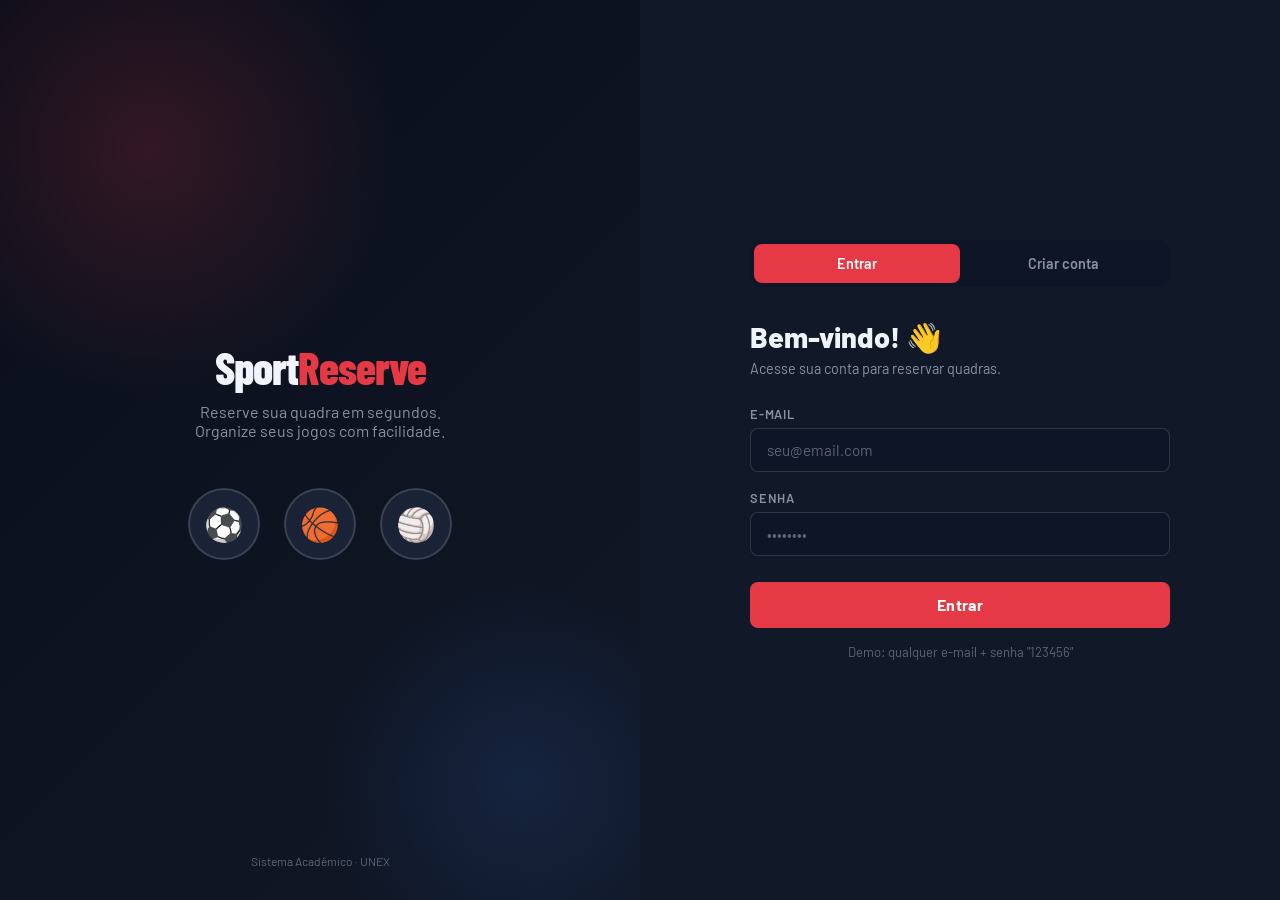
==== sportReserve/index.html @ 8c783f98 "Add files via upload" ====
<!DOCTYPE html>
<html lang="pt-BR">
<head>
  <meta charset="UTF-8">
  <meta name="viewport" content="width=device-width, initial-scale=1.0">
  <title>SportReserve</title>
  <link href="https://fonts.googleapis.com/css2?family=Barlow:wght@400;500;600;700;800&family=Barlow+Condensed:wght@600;700;800&display=swap" rel="stylesheet">
  <link rel="stylesheet" href="styles.css">
</head>
<body>

<!-- LOADING -->
<div class="loading-overlay" id="loading">
  <div class="spinner"></div>
  <span style="color:var(--text2); font-size:0.9rem;">Carregando...</span>
</div>

<!-- TOAST -->
<div class="toast-container" id="toast-container"></div>

<!-- MODAL CANCELAR -->
<div class="modal-overlay" id="modal-cancel">
  <div class="modal-box">
    <div class="modal-title">Cancelar reserva?</div>
    <p style="color:var(--text2); font-size:0.9rem;">Esta ação não pode ser desfeita. Deseja realmente cancelar esta reserva?</p>
    <div class="modal-btns">
      <button class="btn-secondary" onclick="closeModal()">Voltar</button>
      <button class="btn-primary" style="background:var(--red);" onclick="confirmCancel()">Cancelar reserva</button>
    </div>
  </div>
</div>

<!-- ===== LANDING ===== -->
<div id="page-landing">
  <div class="landing-left">
    <div class="brand-logo">Sport<span>Reserve</span></div>
    <p class="landing-tagline">Reserve sua quadra em segundos.<br>Organize seus jogos com facilidade.</p>
    <div class="sport-icons">
      <div class="sport-icon-circle">⚽</div>
      <div class="sport-icon-circle">🏀</div>
      <div class="sport-icon-circle">🏐</div>
    </div>
    <div style="position:absolute; bottom:2rem; font-size:0.75rem; color:var(--text3); z-index:1;">
      Sistema Acadêmico · UNEX
    </div>
  </div>
  <div class="landing-right">
    <div class="auth-box">
      <div class="auth-tabs">
        <div class="auth-tab active" onclick="switchAuthTab('login')">Entrar</div>
        <div class="auth-tab" onclick="switchAuthTab('register')">Criar conta</div>
      </div>

      <div id="form-login">
        <div class="auth-title">Bem-vindo! 👋</div>
        <div class="auth-sub">Acesse sua conta para reservar quadras.</div>
        <div class="form-group">
          <label class="form-label">E-mail</label>
          <input class="form-input" type="email" id="login-email" placeholder="seu@email.com">
          <div class="form-error" id="err-login-email">E-mail inválido</div>
        </div>
        <div class="form-group">
          <label class="form-label">Senha</label>
          <input class="form-input" type="password" id="login-pass" placeholder="••••••••">
          <div class="form-error" id="err-login-pass">Senha incorreta</div>
        </div>
        <button class="btn-primary" onclick="doLogin()">Entrar</button>
        <p style="text-align:center; margin-top:1rem; font-size:0.82rem; color:var(--text3);">Demo: qualquer e-mail + senha "123456"</p>
      </div>

      <div id="form-register" style="display:none;">
        <div class="auth-title">Novo por aqui? 🏆</div>
        <div class="auth-sub">Crie sua conta para reservar sua quadra agora mesmo.</div>
        <div class="form-group">
          <label class="form-label">Nome completo</label>
          <input class="form-input" type="text" id="reg-name" placeholder="Seu nome">
          <div class="form-error" id="err-reg-name">Campo obrigatório</div>
        </div>
        <div class="form-group">
          <label class="form-label">Matrícula</label>
          <input class="form-input" type="text" id="reg-mat" placeholder="Ex: 2024001234">
          <div class="form-error" id="err-reg-mat">Campo obrigatório</div>
        </div>
        <div class="form-group">
          <label class="form-label">E-mail</label>
          <input class="form-input" type="email" id="reg-email" placeholder="seu@email.com">
          <div class="form-error" id="err-reg-email">E-mail inválido</div>
        </div>
        <div class="form-group">
          <label class="form-label">Senha</label>
          <input class="form-input" type="password" id="reg-pass" placeholder="Mínimo 6 caracteres">
          <div class="form-error" id="err-reg-pass">Mínimo 6 caracteres</div>
        </div>
        <button class="btn-primary" onclick="doRegister()">Criar conta</button>
      </div>
    </div>
  </div>
</div>

<!-- ===== APP ===== -->
<div id="app">
  <!-- SIDEBAR -->
  <nav class="sidebar">
    <div class="sidebar-logo">SR</div>
    <div class="sidebar-nav">
      <div class="sidebar-item active" onclick="navTo('reservas')" data-page="reservas">
        <span class="sidebar-icon">🏠</span>
        <span class="sidebar-label">Início</span>
      </div>
      <div class="sidebar-item" onclick="navTo('nova-reserva')" data-page="nova-reserva">
        <span class="sidebar-icon">➕</span>
        <span class="sidebar-label">Nova</span>
      </div>
      <div class="sidebar-item" onclick="navTo('historico')" data-page="historico">
        <span class="sidebar-icon">📋</span>
        <span class="sidebar-label">Histórico</span>
      </div>
      <div class="sidebar-item" onclick="navTo('autorizacao')" data-page="autorizacao">
        <span class="sidebar-icon">✅</span>
        <span class="sidebar-label">Autorizar</span>
      </div>
      <div class="sidebar-item" onclick="navTo('perfil')" data-page="perfil">
        <span class="sidebar-icon">👤</span>
        <span class="sidebar-label">Perfil</span>
      </div>
    </div>
    <div class="sidebar-bottom">
      <div class="sidebar-item" onclick="navTo('ajuda')" data-page="ajuda">
        <span class="sidebar-icon">❓</span>
        <span class="sidebar-label">Ajuda</span>
      </div>
      <div class="sidebar-item" onclick="doLogout()">
        <span class="sidebar-icon">🚪</span>
        <span class="sidebar-label">Sair</span>
      </div>
    </div>
  </nav>

  <!-- TOPBAR -->
  <div class="topbar">
    <div class="topbar-title" id="topbar-title">Minhas Reservas</div>
    <div class="topbar-right">
      <div class="topbar-user" onclick="navTo('perfil')">
        <div class="avatar" id="topbar-avatar">CL</div>
        <span id="topbar-name">Clodoaldo</span>
      </div>
    </div>
  </div>

  <!-- CONTENT -->
  <div class="main-content">

    <!-- PAGE: RESERVAS -->
    <div class="page active" id="p-reservas">
      <div class="stats-grid">
        <div class="stat-card">
          <div class="stat-label">Total de reservas</div>
          <div class="stat-value blue" id="stat-total">0</div>
        </div>
        <div class="stat-card">
          <div class="stat-label">Confirmadas</div>
          <div class="stat-value green" id="stat-confirmed">0</div>
        </div>
        <div class="stat-card">
          <div class="stat-label">Canceladas</div>
          <div class="stat-value red" id="stat-cancelled">0</div>
        </div>
      </div>

      <div class="section-header">
        <div class="section-title">Próximas reservas</div>
        <button class="btn-secondary" onclick="navTo('nova-reserva')">+ Nova reserva</button>
      </div>

      <div class="filter-tabs">
        <div class="filter-tab active" onclick="filterReservas('todos', this)">Todos</div>
        <div class="filter-tab" onclick="filterReservas('Futsal', this)">Futsal</div>
        <div class="filter-tab" onclick="filterReservas('Vôlei', this)">Vôlei</div>
        <div class="filter-tab" onclick="filterReservas('Basquete', this)">Basquete</div>
      </div>

      <div class="reserve-grid" id="reservas-list">
        <!-- populated by JS -->
      </div>
    </div>

    <!-- PAGE: NOVA RESERVA -->
    <div class="page" id="p-nova-reserva">
      <div class="section-header">
        <div class="section-title">Nova Reserva</div>
      </div>
      <p style="color:var(--text2); margin-bottom:1.5rem; font-size:0.9rem;">Escolha o esporte e agende sua quadra.</p>

      <div class="sport-select-grid">
        <div class="sport-select-card" onclick="selectSport('Futsal', this)">
          <div class="sport-select-icon">⚽</div>
          <div class="sport-select-name">Futsal</div>
        </div>
        <div class="sport-select-card" onclick="selectSport('Vôlei', this)">
          <div class="sport-select-icon">🏐</div>
          <div class="sport-select-name">Vôlei</div>
        </div>
        <div class="sport-select-card" onclick="selectSport('Basquete', this)">
          <div class="sport-select-icon">🏀</div>
          <div class="sport-select-name">Basquete</div>
        </div>
      </div>

      <div class="card" id="form-reserva" style="display:none;">
        <div class="card-title" id="form-reserva-title">Agendar — Futsal</div>

        <div class="form-row">
          <div class="form-group">
            <label class="form-label">Data</label>
            <input class="form-input" type="date" id="res-date" onchange="loadSlots()">
            <div class="form-error" id="err-res-date">Selecione uma data</div>
          </div>
          <div class="form-group">
            <label class="form-label">Duração</label>
            <select class="form-input" id="res-dur">
              <option value="60">60 min</option>
              <option value="90">90 min</option>
              <option value="120">120 min</option>
            </select>
          </div>
        </div>

        <div class="form-group">
          <label class="form-label">Horário disponível</label>
          <div class="time-slots" id="time-slots-container">
            <!-- loaded by JS -->
          </div>
          <div class="form-error" id="err-res-time">Selecione um horário</div>
        </div>

        <div class="form-group">
          <label class="form-label">Adicionar jogadores (opcional)</label>
          <input class="form-input" type="text" id="res-players" placeholder="Nome dos jogadores, separados por vírgula">
        </div>

        <div style="display:flex; gap:0.8rem; margin-top:1rem;">
          <button class="btn-secondary" onclick="cancelForm()">Cancelar</button>
          <button class="btn-primary" style="width:auto; padding:0.7rem 2rem;" onclick="submitReserva()">Confirmar Reserva ✓</button>
        </div>
      </div>
    </div>

    <!-- PAGE: HISTORICO -->
    <div class="page" id="p-historico">
      <div class="section-header">
        <div class="section-title">Histórico de Reservas</div>
        <div style="display:flex; gap:0.5rem; align-items:center;">
          <input class="form-input" type="text" id="hist-search" placeholder="🔍 Buscar..." style="width:200px; padding:0.5rem 0.8rem;" oninput="renderHistorico()">
        </div>
      </div>
      <div class="filter-tabs">
        <div class="filter-tab active" onclick="filterHist('todos', this)">Todos</div>
        <div class="filter-tab" onclick="filterHist('Futsal', this)">Futsal</div>
        <div class="filter-tab" onclick="filterHist('Vôlei', this)">Vôlei</div>
        <div class="filter-tab" onclick="filterHist('Basquete', this)">Basquete</div>
      </div>
      <div class="card" style="overflow-x:auto;">
        <table class="hist-table">
          <thead>
            <tr>
              <th>Esporte</th>
              <th>Data</th>
              <th>Horário</th>
              <th>Local</th>
              <th>Status</th>
            </tr>
          </thead>
          <tbody id="hist-tbody"></tbody>
        </table>
        <div id="hist-empty" class="empty-state" style="display:none;">
          <div class="empty-icon">📭</div>
          <div class="empty-title">Nenhuma reserva encontrada</div>
          <div class="empty-sub">Tente outro filtro ou busca</div>
        </div>
      </div>
    </div>

    <!-- PAGE: CONFIRMACAO -->
    <div class="page" id="p-confirmacao">
      <div class="confirm-box">
        <div class="confirm-icon">✅</div>
        <div class="confirm-title">Reserva Confirmada!</div>
        <div class="confirm-sub">Sua quadra foi reservada com sucesso.</div>
        <div class="confirm-details" id="confirm-details"></div>
        <div class="confirm-btns">
          <button class="btn-secondary" onclick="navTo('reservas')">Ver minhas reservas</button>
          <button class="btn-primary" onclick="navTo('nova-reserva')">Nova reserva</button>
        </div>
      </div>
    </div>

    <!-- PAGE: PERFIL -->
    <div class="page" id="p-perfil">
      <div class="profile-header">
        <div class="profile-avatar" id="prof-avatar" onclick="document.getElementById('avatar-upload').click()">CL</div>
        <input type="file" id="avatar-upload" accept="image/*" style="display:none" onchange="handleAvatarUpload(this)">
        <div>
          <div class="profile-name" id="prof-name-display">Clodoaldo</div>
          <div class="profile-email" id="prof-email-display">clodoaldo@unex.edu.br</div>
          <div style="font-size:0.78rem; color:var(--text3); margin-top:2px;">Clique no avatar para alterar foto</div>
        </div>
      </div>

      <div class="profile-grid">
        <div class="card">
          <div class="card-title">Dados pessoais</div>
          <div class="form-group">
            <label class="form-label">Nome</label>
            <input class="form-input" type="text" id="prof-name" value="Clodoaldo">
          </div>
          <div class="form-group">
            <label class="form-label">E-mail</label>
            <input class="form-input" type="email" id="prof-email" value="clodoaldo@unex.edu.br">
          </div>
          <div class="form-group">
            <label class="form-label">Telefone</label>
            <input class="form-input" type="tel" id="prof-phone" placeholder="(00) 00000-0000">
          </div>
          <div class="form-group">
            <label class="form-label">Matrícula</label>
            <input class="form-input" type="text" id="prof-mat" placeholder="Sua matrícula">
          </div>
          <button class="btn-primary" onclick="saveProfile()">Salvar alterações</button>
        </div>

        <div class="card">
          <div class="card-title">Notificações</div>
          <div style="display:flex; flex-direction:column; gap:1rem;">
            <div style="display:flex; align-items:center; justify-content:space-between;">
              <div>
                <div style="font-weight:600; font-size:0.9rem;">Confirmação de reserva</div>
                <div style="font-size:0.78rem; color:var(--text2);">Receber quando reserva for confirmada</div>
              </div>
              <button class="toggle on" id="notif-1" onclick="this.classList.toggle('on')"></button>
            </div>
            <div style="display:flex; align-items:center; justify-content:space-between;">
              <div>
                <div style="font-weight:600; font-size:0.9rem;">Lembrete de jogo</div>
                <div style="font-size:0.78rem; color:var(--text2);">1 hora antes da partida</div>
              </div>
              <button class="toggle on" id="notif-2" onclick="this.classList.toggle('on')"></button>
            </div>
            <div style="display:flex; align-items:center; justify-content:space-between;">
              <div>
                <div style="font-weight:600; font-size:0.9rem;">Cancelamentos</div>
                <div style="font-size:0.78rem; color:var(--text2);">Avisos de cancelamento</div>
              </div>
              <button class="toggle" id="notif-3" onclick="this.classList.toggle('on')"></button>
            </div>
          </div>
        </div>
      </div>
    </div>

    <!-- PAGE: AUTORIZACAO -->
    <div class="page" id="p-autorizacao">
      <div class="section-header">
        <div class="section-title">Autorização de Quadras</div>
        <div style="font-size:0.82rem; color:var(--text2);">Aprovação de reservas pendentes</div>
      </div>
      <div class="auth-list" id="auth-list"></div>
    </div>

    <!-- PAGE: AJUDA -->
    <div class="page" id="p-ajuda">
      <div class="section-header">
        <div class="section-title">Central de Ajuda</div>
      </div>
      <div class="help-list">
        <div class="help-item" onclick="toggleHelp(this)">
          <div style="flex:1;">
            <div class="help-item-title">Como fazer uma reserva?</div>
            <div class="help-item-body">Clique em "Nova Reserva" no menu lateral, escolha o esporte (Futsal, Vôlei ou Basquete), selecione a data desejada, escolha um horário disponível e clique em "Confirmar Reserva".</div>
          </div>
          <span class="help-chevron">⌄</span>
        </div>
        <div class="help-item" onclick="toggleHelp(this)">
          <div style="flex:1;">
            <div class="help-item-title">Como cancelar uma reserva?</div>
            <div class="help-item-body">Acesse "Minhas Reservas", encontre a reserva desejada e clique no botão "Cancelar". O cancelamento só pode ser feito com até 2 horas de antecedência.</div>
          </div>
          <span class="help-chevron">⌄</span>
        </div>
        <div class="help-item" onclick="toggleHelp(this)">
          <div style="flex:1;">
            <div class="help-item-title">Qual é o limite de reservas?</div>
            <div class="help-item-body">Cada aluno pode ter no máximo 3 reservas ativas simultaneamente. Após o uso, a reserva é movida para o histórico e um novo slot é liberado.</div>
          </div>
          <span class="help-chevron">⌄</span>
        </div>
        <div class="help-item" onclick="toggleHelp(this)">
          <div style="flex:1;">
            <div class="help-item-title">Como funciona a autorização de quadras?</div>
            <div class="help-item-body">Reservas feitas para horários de pico passam por uma etapa de autorização pela administração. Você receberá uma notificação quando sua reserva for aprovada ou recusada.</div>
          </div>
          <span class="help-chevron">⌄</span>
        </div>
        <div class="help-item" onclick="toggleHelp(this)">
          <div style="flex:1;">
            <div class="help-item-title">Horários de funcionamento</div>
            <div class="help-item-body">As quadras estão disponíveis de segunda a sexta, das 07h às 22h. Aos sábados, das 08h às 18h. Domingos e feriados são fechadas.</div>
          </div>
          <span class="help-chevron">⌄</span>
        </div>
      </div>
      <div class="card" style="margin-top:1.5rem; text-align:center;">
        <div style="font-size:0.9rem; color:var(--text2); margin-bottom:1rem;">Ainda com dúvidas? Entre em contato:</div>
        <div style="font-weight:600;">📧 suporte@sportreserve.unex.edu.br</div>
        <div style="font-size:0.85rem; color:var(--text3); margin-top:0.3rem;">📞 (79) 3999-1234 · ramal 218</div>
      </div>
    </div>

  </div><!-- /main-content -->
</div><!-- /app -->

<script src="script.js"></script>
</body>
</html>
---- sportReserve/styles.css ----
:root {
  --bg-dark: #0a0e1a;
  --bg-card: #111827;
  --bg-card2: #1a2235;
  --bg-input: #0d1526;
  --accent: #e63946;
  --accent2: #f4a261;
  --blue: #3a86ff;
  --green: #2dc653;
  --yellow: #ffd60a;
  --red: #e63946;
  --border: rgba(255,255,255,0.08);
  --border2: rgba(255,255,255,0.14);
  --text: #f0f4ff;
  --text2: #8892a4;
  --text3: #5a6577;
  --sidebar-w: 72px;
  --radius: 12px;
  --radius-sm: 8px;
  --transition: 0.22s cubic-bezier(0.4,0,0.2,1);
}

* { box-sizing: border-box; margin: 0; padding: 0; }

body {
  font-family: 'Barlow', sans-serif;
  background: var(--bg-dark);
  color: var(--text);
  min-height: 100vh;
  overflow-x: hidden;
}

/* ===== LANDING ===== */
#page-landing {
  min-height: 100vh;
  display: grid;
  grid-template-columns: 1fr 1fr;
}

.landing-left {
  background: linear-gradient(135deg, #0a0e1a 0%, #111827 100%);
  display: flex;
  flex-direction: column;
  justify-content: center;
  align-items: center;
  padding: 3rem;
  position: relative;
  overflow: hidden;
}
.landing-left::before {
  content: '';
  position: absolute;
  width: 500px; height: 500px;
  background: radial-gradient(circle, rgba(230,57,70,0.18) 0%, transparent 70%);
  top: -100px; left: -100px;
}
.landing-left::after {
  content: '';
  position: absolute;
  width: 400px; height: 400px;
  background: radial-gradient(circle, rgba(58,134,255,0.12) 0%, transparent 70%);
  bottom: -80px; right: -80px;
}

.brand-logo {
  font-family: 'Barlow Condensed', sans-serif;
  font-size: 2.8rem;
  font-weight: 800;
  letter-spacing: -1px;
  z-index: 1;
}
.brand-logo span { color: var(--accent); }

.landing-tagline {
  font-size: 1rem;
  color: var(--text2);
  margin-top: 0.5rem;
  z-index: 1;
  text-align: center;
}

.sport-icons {
  display: flex;
  gap: 1.5rem;
  margin-top: 3rem;
  z-index: 1;
}
.sport-icon-circle {
  width: 72px; height: 72px;
  border-radius: 50%;
  background: var(--bg-card2);
  border: 2px solid var(--border2);
  display: flex;
  align-items: center;
  justify-content: center;
  font-size: 2rem;
  transition: var(--transition);
}
.sport-icon-circle:hover { border-color: var(--accent); transform: translateY(-4px); }

.landing-right {
  background: var(--bg-card);
  display: flex;
  align-items: center;
  justify-content: center;
  padding: 3rem;
}

.auth-box {
  width: 100%;
  max-width: 420px;
}

.auth-tabs {
  display: flex;
  gap: 0;
  margin-bottom: 2rem;
  background: var(--bg-input);
  border-radius: var(--radius);
  padding: 4px;
}
.auth-tab {
  flex: 1;
  padding: 0.7rem;
  text-align: center;
  cursor: pointer;
  border-radius: var(--radius-sm);
  font-weight: 600;
  font-size: 0.9rem;
  color: var(--text2);
  transition: var(--transition);
}
.auth-tab.active {
  background: var(--accent);
  color: #fff;
}

.auth-title {
  font-size: 1.8rem;
  font-weight: 800;
  margin-bottom: 0.3rem;
}
.auth-sub {
  color: var(--text2);
  font-size: 0.9rem;
  margin-bottom: 1.8rem;
}

.form-group { margin-bottom: 1.1rem; }
.form-label {
  display: block;
  font-size: 0.8rem;
  font-weight: 600;
  color: var(--text2);
  text-transform: uppercase;
  letter-spacing: 0.06em;
  margin-bottom: 0.4rem;
}
.form-input {
  width: 100%;
  padding: 0.75rem 1rem;
  background: var(--bg-input);
  border: 1px solid var(--border2);
  border-radius: var(--radius-sm);
  color: var(--text);
  font-family: 'Barlow', sans-serif;
  font-size: 0.95rem;
  transition: var(--transition);
  outline: none;
}
.form-input:focus { border-color: var(--accent); }
.form-input::placeholder { color: var(--text3); }

.btn-primary {
  width: 100%;
  padding: 0.85rem;
  background: var(--accent);
  color: #fff;
  border: none;
  border-radius: var(--radius-sm);
  font-family: 'Barlow', sans-serif;
  font-size: 1rem;
  font-weight: 700;
  cursor: pointer;
  transition: var(--transition);
  margin-top: 0.5rem;
  letter-spacing: 0.03em;
}
.btn-primary:hover { background: #c9303c; transform: translateY(-1px); }
.btn-primary:active { transform: translateY(0); }

.btn-secondary {
  padding: 0.6rem 1.2rem;
  background: transparent;
  color: var(--text);
  border: 1px solid var(--border2);
  border-radius: var(--radius-sm);
  font-family: 'Barlow', sans-serif;
  font-size: 0.9rem;
  font-weight: 600;
  cursor: pointer;
  transition: var(--transition);
}
.btn-secondary:hover { border-color: var(--text2); background: var(--bg-card2); }

.form-error {
  color: var(--accent);
  font-size: 0.8rem;
  margin-top: 0.3rem;
  display: none;
}
.form-error.show { display: block; }

/* ===== APP LAYOUT ===== */
#app {
  display: none;
  min-height: 100vh;
}
#app.active { display: flex; }

/* SIDEBAR */
.sidebar {
  width: var(--sidebar-w);
  background: var(--bg-card);
  border-right: 1px solid var(--border);
  display: flex;
  flex-direction: column;
  align-items: center;
  padding: 1rem 0;
  position: fixed;
  top: 0; left: 0;
  height: 100vh;
  z-index: 100;
}

.sidebar-logo {
  font-family: 'Barlow Condensed', sans-serif;
  font-weight: 800;
  font-size: 1.1rem;
  color: var(--accent);
  margin-bottom: 2rem;
  letter-spacing: -0.5px;
}

.sidebar-nav {
  display: flex;
  flex-direction: column;
  gap: 0.25rem;
  flex: 1;
  width: 100%;
  padding: 0 0.5rem;
}

.sidebar-item {
  display: flex;
  flex-direction: column;
  align-items: center;
  justify-content: center;
  gap: 4px;
  padding: 0.65rem 0.5rem;
  border-radius: var(--radius-sm);
  cursor: pointer;
  transition: var(--transition);
  position: relative;
  color: var(--text3);
}
.sidebar-item:hover { background: var(--bg-card2); color: var(--text2); }
.sidebar-item.active { background: rgba(230,57,70,0.15); color: var(--accent); }
.sidebar-item.active .sidebar-icon { color: var(--accent); }
.sidebar-icon { font-size: 1.4rem; }
.sidebar-label { font-size: 0.58rem; font-weight: 600; text-transform: uppercase; letter-spacing: 0.04em; }

.sidebar-bottom {
  display: flex;
  flex-direction: column;
  align-items: center;
  gap: 0.5rem;
  padding: 0 0.5rem;
  width: 100%;
}

/* TOPBAR */
.topbar {
  position: fixed;
  top: 0; left: var(--sidebar-w); right: 0;
  height: 60px;
  background: var(--bg-card);
  border-bottom: 1px solid var(--border);
  display: flex;
  align-items: center;
  justify-content: space-between;
  padding: 0 1.5rem;
  z-index: 99;
}

.topbar-title {
  font-size: 1.1rem;
  font-weight: 700;
}

.topbar-right {
  display: flex;
  align-items: center;
  gap: 1rem;
}

.topbar-user {
  display: flex;
  align-items: center;
  gap: 0.5rem;
  font-size: 0.9rem;
  color: var(--text2);
  cursor: pointer;
}

.avatar {
  width: 34px; height: 34px;
  border-radius: 50%;
  background: var(--accent);
  display: flex; align-items: center; justify-content: center;
  font-weight: 700; font-size: 0.85rem; color: #fff;
}

/* MAIN CONTENT */
.main-content {
  margin-left: var(--sidebar-w);
  margin-top: 60px;
  flex: 1;
  padding: 1.5rem;
  min-height: calc(100vh - 60px);
}

/* ===== PAGES ===== */
.page { display: none; }
.page.active { display: block; }

/* CARDS */
.card {
  background: var(--bg-card);
  border: 1px solid var(--border);
  border-radius: var(--radius);
  padding: 1.2rem;
}

.card-title {
  font-size: 0.75rem;
  font-weight: 700;
  text-transform: uppercase;
  letter-spacing: 0.08em;
  color: var(--text2);
  margin-bottom: 0.8rem;
}

/* RESERVE CARDS */
.reserve-grid {
  display: grid;
  grid-template-columns: repeat(auto-fill, minmax(280px, 1fr));
  gap: 1rem;
}

.reserve-card {
  background: var(--bg-card2);
  border: 1px solid var(--border);
  border-radius: var(--radius);
  padding: 1rem;
  display: flex;
  gap: 1rem;
  align-items: flex-start;
  transition: var(--transition);
}
.reserve-card:hover { border-color: var(--border2); }

.reserve-sport-icon {
  width: 48px; height: 48px;
  border-radius: var(--radius-sm);
  display: flex; align-items: center; justify-content: center;
  font-size: 1.5rem;
  flex-shrink: 0;
}
.reserve-sport-icon.futsal { background: rgba(58,134,255,0.15); }
.reserve-sport-icon.volei { background: rgba(244,162,97,0.15); }
.reserve-sport-icon.basquete { background: rgba(230,57,70,0.15); }

.reserve-info { flex: 1; min-width: 0; }
.reserve-sport { font-weight: 700; font-size: 0.95rem; }
.reserve-detail { font-size: 0.8rem; color: var(--text2); margin-top: 2px; }
.reserve-local { font-size: 0.75rem; color: var(--text3); margin-top: 2px; }

.badge {
  display: inline-flex;
  align-items: center;
  padding: 3px 10px;
  border-radius: 20px;
  font-size: 0.72rem;
  font-weight: 700;
  text-transform: uppercase;
  letter-spacing: 0.05em;
}
.badge-confirmed { background: rgba(45,198,83,0.15); color: var(--green); }
.badge-pending { background: rgba(255,214,10,0.15); color: var(--yellow); }
.badge-cancelled { background: rgba(230,57,70,0.15); color: var(--red); }

.reserve-actions {
  display: flex;
  gap: 0.4rem;
  margin-top: 0.7rem;
}

.btn-sm {
  padding: 0.3rem 0.7rem;
  font-size: 0.75rem;
  font-weight: 600;
  border-radius: 6px;
  cursor: pointer;
  border: 1px solid;
  transition: var(--transition);
  font-family: 'Barlow', sans-serif;
}
.btn-danger { background: rgba(230,57,70,0.1); color: var(--red); border-color: rgba(230,57,70,0.3); }
.btn-danger:hover { background: rgba(230,57,70,0.2); }
.btn-info { background: rgba(58,134,255,0.1); color: var(--blue); border-color: rgba(58,134,255,0.3); }
.btn-info:hover { background: rgba(58,134,255,0.2); }
.btn-success { background: rgba(45,198,83,0.1); color: var(--green); border-color: rgba(45,198,83,0.3); }
.btn-success:hover { background: rgba(45,198,83,0.2); }

/* FILTER TABS */
.filter-tabs {
  display: flex;
  gap: 0.4rem;
  margin-bottom: 1rem;
}
.filter-tab {
  padding: 0.4rem 1rem;
  border-radius: 20px;
  font-size: 0.8rem;
  font-weight: 600;
  cursor: pointer;
  border: 1px solid var(--border2);
  color: var(--text2);
  transition: var(--transition);
}
.filter-tab.active { background: var(--accent); color: #fff; border-color: var(--accent); }
.filter-tab:hover:not(.active) { border-color: var(--text3); }

/* NOVA RESERVA */
.sport-select-grid {
  display: grid;
  grid-template-columns: repeat(3, 1fr);
  gap: 1rem;
  margin-bottom: 2rem;
}
.sport-select-card {
  background: var(--bg-card2);
  border: 2px solid var(--border);
  border-radius: var(--radius);
  padding: 1.5rem 1rem;
  text-align: center;
  cursor: pointer;
  transition: var(--transition);
  display: flex;
  flex-direction: column;
  align-items: center;
  gap: 0.6rem;
}
.sport-select-card:hover { border-color: var(--accent); transform: translateY(-2px); }
.sport-select-card.selected { border-color: var(--accent); background: rgba(230,57,70,0.1); }
.sport-select-icon { font-size: 2.5rem; }
.sport-select-name { font-weight: 700; font-size: 0.95rem; }

.form-row { display: grid; grid-template-columns: 1fr 1fr; gap: 1rem; }

.time-slots {
  display: flex;
  flex-wrap: wrap;
  gap: 0.5rem;
  margin-top: 0.5rem;
}
.time-slot {
  padding: 0.4rem 0.8rem;
  border-radius: 6px;
  border: 1px solid var(--border2);
  font-size: 0.85rem;
  font-weight: 600;
  cursor: pointer;
  color: var(--text2);
  transition: var(--transition);
}
.time-slot:hover { border-color: var(--accent); color: var(--text); }
.time-slot.selected { background: var(--accent); color: #fff; border-color: var(--accent); }
.time-slot.occupied { opacity: 0.4; cursor: not-allowed; text-decoration: line-through; }

/* CONFIRMATION */
.confirm-box {
  max-width: 500px;
  margin: 3rem auto;
  text-align: center;
}
.confirm-icon {
  width: 80px; height: 80px;
  border-radius: 50%;
  background: rgba(45,198,83,0.15);
  border: 2px solid var(--green);
  display: flex; align-items: center; justify-content: center;
  font-size: 2.5rem;
  margin: 0 auto 1.5rem;
}
.confirm-title { font-size: 1.8rem; font-weight: 800; margin-bottom: 0.5rem; }
.confirm-sub { color: var(--text2); margin-bottom: 2rem; }
.confirm-details {
  background: var(--bg-card2);
  border: 1px solid var(--border);
  border-radius: var(--radius);
  padding: 1.2rem;
  text-align: left;
  margin-bottom: 1.5rem;
}
.confirm-row {
  display: flex;
  justify-content: space-between;
  padding: 0.5rem 0;
  font-size: 0.9rem;
  border-bottom: 1px solid var(--border);
}
.confirm-row:last-child { border-bottom: none; }
.confirm-row-label { color: var(--text2); }
.confirm-row-value { font-weight: 600; }
.confirm-btns { display: flex; gap: 1rem; justify-content: center; }
.confirm-btns .btn-primary { width: auto; padding: 0.7rem 2rem; }

/* PROFILE */
.profile-header {
  display: flex;
  align-items: center;
  gap: 1.5rem;
  margin-bottom: 2rem;
}
.profile-avatar {
  width: 80px; height: 80px;
  border-radius: 50%;
  background: var(--accent);
  display: flex; align-items: center; justify-content: center;
  font-size: 2rem; font-weight: 800; color: #fff;
  cursor: pointer;
  border: 3px solid var(--border2);
  transition: var(--transition);
  position: relative;
  overflow: hidden;
}
.profile-avatar:hover { border-color: var(--accent); }
.profile-avatar img { width: 100%; height: 100%; object-fit: cover; }
.profile-name { font-size: 1.5rem; font-weight: 800; }
.profile-email { color: var(--text2); font-size: 0.9rem; }
.profile-grid { display: grid; grid-template-columns: 1fr 1fr; gap: 1rem; }

/* LOADING */
.loading-overlay {
  display: none;
  position: fixed; inset: 0;
  background: rgba(10,14,26,0.8);
  z-index: 999;
  align-items: center;
  justify-content: center;
  flex-direction: column;
  gap: 1rem;
}
.loading-overlay.show { display: flex; }
.spinner {
  width: 40px; height: 40px;
  border: 3px solid var(--border2);
  border-top-color: var(--accent);
  border-radius: 50%;
  animation: spin 0.8s linear infinite;
}
@keyframes spin { to { transform: rotate(360deg); } }

/* TOAST */
.toast-container {
  position: fixed;
  bottom: 1.5rem; right: 1.5rem;
  z-index: 9999;
  display: flex;
  flex-direction: column;
  gap: 0.5rem;
}
.toast {
  background: var(--bg-card);
  border: 1px solid var(--border2);
  border-radius: var(--radius-sm);
  padding: 0.8rem 1.2rem;
  font-size: 0.85rem;
  font-weight: 600;
  max-width: 320px;
  animation: slideIn 0.3s ease;
  display: flex;
  align-items: center;
  gap: 0.6rem;
}
.toast.success { border-left: 3px solid var(--green); }
.toast.error { border-left: 3px solid var(--accent); }
.toast.info { border-left: 3px solid var(--blue); }
@keyframes slideIn {
  from { opacity: 0; transform: translateX(30px); }
  to { opacity: 1; transform: translateX(0); }
}

/* SECTION HEADER */
.section-header {
  display: flex;
  align-items: center;
  justify-content: space-between;
  margin-bottom: 1.2rem;
}
.section-title {
  font-size: 1.2rem;
  font-weight: 800;
}

/* EMPTY STATE */
.empty-state {
  text-align: center;
  padding: 3rem;
  color: var(--text3);
}
.empty-icon { font-size: 3rem; margin-bottom: 1rem; }
.empty-title { font-size: 1rem; font-weight: 600; color: var(--text2); }
.empty-sub { font-size: 0.85rem; margin-top: 0.3rem; }

/* HISTORICO TABLE */
.hist-table { width: 100%; border-collapse: collapse; }
.hist-table th {
  text-align: left;
  font-size: 0.72rem;
  font-weight: 700;
  text-transform: uppercase;
  letter-spacing: 0.08em;
  color: var(--text3);
  padding: 0.6rem 1rem;
  border-bottom: 1px solid var(--border);
}
.hist-table td {
  padding: 0.8rem 1rem;
  font-size: 0.88rem;
  border-bottom: 1px solid var(--border);
}
.hist-table tr:last-child td { border-bottom: none; }
.hist-table tr:hover td { background: rgba(255,255,255,0.02); }

/* STATS GRID */
.stats-grid {
  display: grid;
  grid-template-columns: repeat(3, 1fr);
  gap: 1rem;
  margin-bottom: 1.5rem;
}
.stat-card {
  background: var(--bg-card2);
  border: 1px solid var(--border);
  border-radius: var(--radius);
  padding: 1rem 1.2rem;
}
.stat-label { font-size: 0.75rem; color: var(--text2); font-weight: 600; text-transform: uppercase; letter-spacing: 0.06em; }
.stat-value { font-size: 2rem; font-weight: 800; margin-top: 0.3rem; }
.stat-value.green { color: var(--green); }
.stat-value.red { color: var(--red); }
.stat-value.blue { color: var(--blue); }

/* NOTIFICATION TOGGLE */
.toggle {
  width: 44px; height: 24px;
  border-radius: 12px;
  background: var(--border2);
  position: relative;
  cursor: pointer;
  transition: var(--transition);
  flex-shrink: 0;
  border: none;
  outline: none;
}
.toggle::after {
  content: '';
  width: 18px; height: 18px;
  border-radius: 50%;
  background: #fff;
  position: absolute;
  top: 3px; left: 3px;
  transition: var(--transition);
}
.toggle.on { background: var(--green); }
.toggle.on::after { left: 23px; }

/* AUTORIZACAO */
.auth-list { display: flex; flex-direction: column; gap: 0.8rem; }
.auth-item {
  background: var(--bg-card2);
  border: 1px solid var(--border);
  border-radius: var(--radius);
  padding: 1rem;
  display: flex;
  align-items: center;
  gap: 1rem;
}
.auth-info { flex: 1; min-width: 0; }
.auth-sport { font-weight: 700; font-size: 0.9rem; }
.auth-detail { font-size: 0.78rem; color: var(--text2); margin-top: 2px; }
.auth-aluno { font-size: 0.78rem; color: var(--text3); margin-top: 2px; }

/* AJUDA */
.help-list { display: flex; flex-direction: column; gap: 0.5rem; }
.help-item {
  background: var(--bg-card2);
  border: 1px solid var(--border);
  border-radius: var(--radius-sm);
  padding: 1rem 1.2rem;
  cursor: pointer;
  transition: var(--transition);
  display: flex;
  align-items: center;
  justify-content: space-between;
}
.help-item:hover { border-color: var(--border2); }
.help-item-title { font-weight: 600; font-size: 0.9rem; }
.help-item-body { font-size: 0.82rem; color: var(--text2); margin-top: 0.4rem; display: none; line-height: 1.5; }
.help-item.open .help-item-body { display: block; }
.help-item.open .help-chevron { transform: rotate(180deg); }
.help-chevron { transition: var(--transition); font-size: 1.2rem; color: var(--text3); }

/* MODAL */
.modal-overlay {
  display: none;
  position: fixed; inset: 0;
  background: rgba(0,0,0,0.7);
  z-index: 500;
  align-items: center;
  justify-content: center;
}
.modal-overlay.show { display: flex; }
.modal-box {
  background: var(--bg-card);
  border: 1px solid var(--border2);
  border-radius: var(--radius);
  padding: 2rem;
  width: 100%;
  max-width: 440px;
  animation: modalIn 0.2s ease;
}
@keyframes modalIn {
  from { opacity: 0; transform: scale(0.95); }
  to { opacity: 1; transform: scale(1); }
}
.modal-title { font-size: 1.2rem; font-weight: 800; margin-bottom: 1.5rem; }
.modal-btns { display: flex; gap: 0.8rem; margin-top: 1.5rem; justify-content: flex-end; }
.modal-btns .btn-primary { width: auto; padding: 0.65rem 1.5rem; }

@media (max-width: 768px) {
  #page-landing { grid-template-columns: 1fr; }
  .landing-left { display: none; }
  .sport-select-grid { grid-template-columns: 1fr 1fr 1fr; }
  .form-row { grid-template-columns: 1fr; }
  .profile-grid { grid-template-columns: 1fr; }
  .stats-grid { grid-template-columns: 1fr; }
}
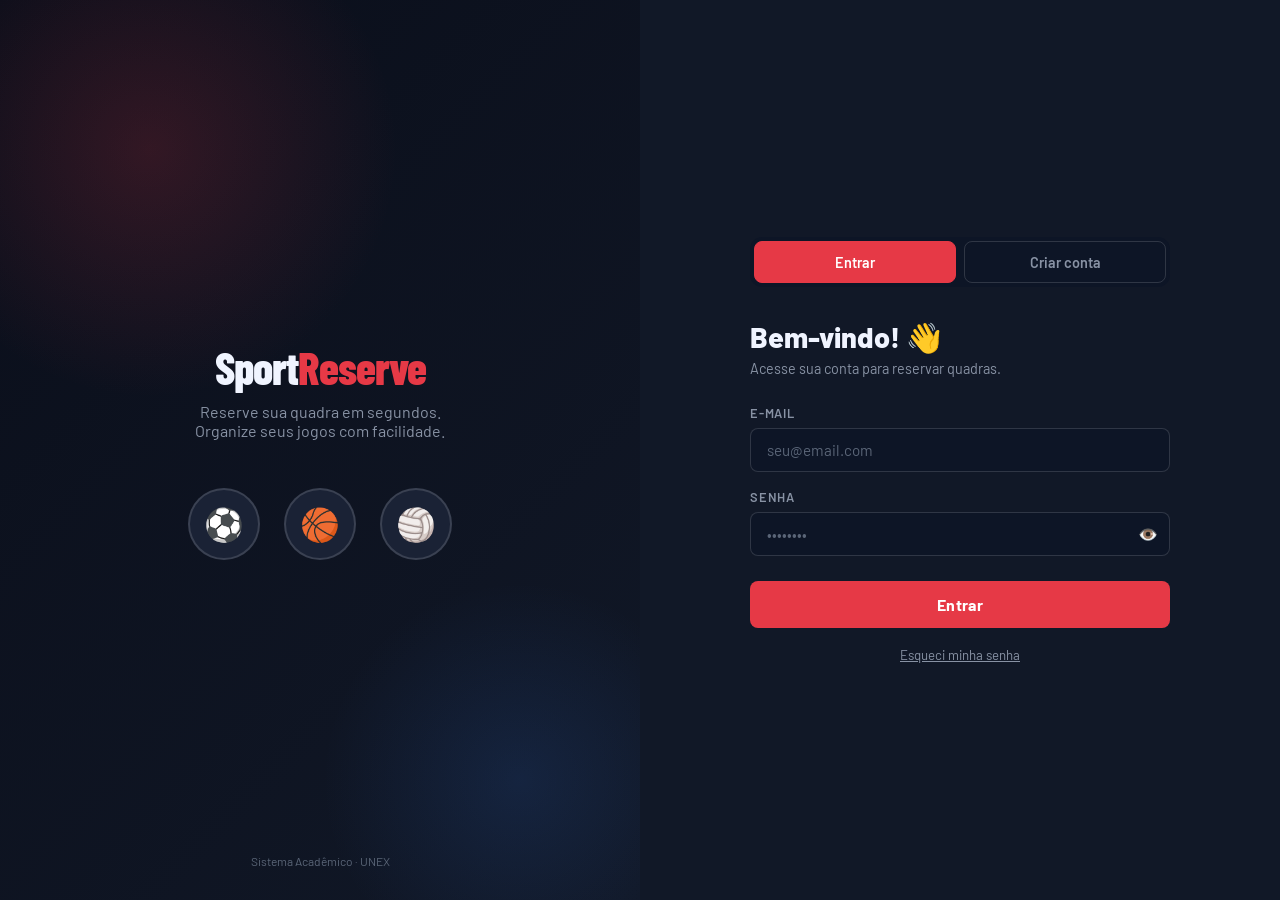
==== commit 73f0d10b: "Add files via upload" ====
--- a/sportReserve/index.html
+++ b/sportReserve/index.html
@@ -1,423 +1,464 @@
-<!DOCTYPE html>
-<html lang="pt-BR">
-<head>
-  <meta charset="UTF-8">
-  <meta name="viewport" content="width=device-width, initial-scale=1.0">
-  <title>SportReserve</title>
-  <link href="https://fonts.googleapis.com/css2?family=Barlow:wght@400;500;600;700;800&family=Barlow+Condensed:wght@600;700;800&display=swap" rel="stylesheet">
-  <link rel="stylesheet" href="styles.css">
-</head>
-<body>
-
-<!-- LOADING -->
-<div class="loading-overlay" id="loading">
-  <div class="spinner"></div>
-  <span style="color:var(--text2); font-size:0.9rem;">Carregando...</span>
-</div>
-
-<!-- TOAST -->
-<div class="toast-container" id="toast-container"></div>
-
-<!-- MODAL CANCELAR -->
-<div class="modal-overlay" id="modal-cancel">
-  <div class="modal-box">
-    <div class="modal-title">Cancelar reserva?</div>
-    <p style="color:var(--text2); font-size:0.9rem;">Esta ação não pode ser desfeita. Deseja realmente cancelar esta reserva?</p>
-    <div class="modal-btns">
-      <button class="btn-secondary" onclick="closeModal()">Voltar</button>
-      <button class="btn-primary" style="background:var(--red);" onclick="confirmCancel()">Cancelar reserva</button>
-    </div>
-  </div>
-</div>
-
-<!-- ===== LANDING ===== -->
-<div id="page-landing">
-  <div class="landing-left">
-    <div class="brand-logo">Sport<span>Reserve</span></div>
-    <p class="landing-tagline">Reserve sua quadra em segundos.<br>Organize seus jogos com facilidade.</p>
-    <div class="sport-icons">
-      <div class="sport-icon-circle">⚽</div>
-      <div class="sport-icon-circle">🏀</div>
-      <div class="sport-icon-circle">🏐</div>
-    </div>
-    <div style="position:absolute; bottom:2rem; font-size:0.75rem; color:var(--text3); z-index:1;">
-      Sistema Acadêmico · UNEX
-    </div>
-  </div>
-  <div class="landing-right">
-    <div class="auth-box">
-      <div class="auth-tabs">
-        <div class="auth-tab active" onclick="switchAuthTab('login')">Entrar</div>
-        <div class="auth-tab" onclick="switchAuthTab('register')">Criar conta</div>
-      </div>
-
-      <div id="form-login">
-        <div class="auth-title">Bem-vindo! 👋</div>
-        <div class="auth-sub">Acesse sua conta para reservar quadras.</div>
-        <div class="form-group">
-          <label class="form-label">E-mail</label>
-          <input class="form-input" type="email" id="login-email" placeholder="seu@email.com">
-          <div class="form-error" id="err-login-email">E-mail inválido</div>
-        </div>
-        <div class="form-group">
-          <label class="form-label">Senha</label>
-          <input class="form-input" type="password" id="login-pass" placeholder="••••••••">
-          <div class="form-error" id="err-login-pass">Senha incorreta</div>
-        </div>
-        <button class="btn-primary" onclick="doLogin()">Entrar</button>
-        <p style="text-align:center; margin-top:1rem; font-size:0.82rem; color:var(--text3);">Demo: qualquer e-mail + senha "123456"</p>
-      </div>
-
-      <div id="form-register" style="display:none;">
-        <div class="auth-title">Novo por aqui? 🏆</div>
-        <div class="auth-sub">Crie sua conta para reservar sua quadra agora mesmo.</div>
-        <div class="form-group">
-          <label class="form-label">Nome completo</label>
-          <input class="form-input" type="text" id="reg-name" placeholder="Seu nome">
-          <div class="form-error" id="err-reg-name">Campo obrigatório</div>
-        </div>
-        <div class="form-group">
-          <label class="form-label">Matrícula</label>
-          <input class="form-input" type="text" id="reg-mat" placeholder="Ex: 2024001234">
-          <div class="form-error" id="err-reg-mat">Campo obrigatório</div>
-        </div>
-        <div class="form-group">
-          <label class="form-label">E-mail</label>
-          <input class="form-input" type="email" id="reg-email" placeholder="seu@email.com">
-          <div class="form-error" id="err-reg-email">E-mail inválido</div>
-        </div>
-        <div class="form-group">
-          <label class="form-label">Senha</label>
-          <input class="form-input" type="password" id="reg-pass" placeholder="Mínimo 6 caracteres">
-          <div class="form-error" id="err-reg-pass">Mínimo 6 caracteres</div>
-        </div>
-        <button class="btn-primary" onclick="doRegister()">Criar conta</button>
-      </div>
-    </div>
-  </div>
-</div>
-
-<!-- ===== APP ===== -->
-<div id="app">
-  <!-- SIDEBAR -->
-  <nav class="sidebar">
-    <div class="sidebar-logo">SR</div>
-    <div class="sidebar-nav">
-      <div class="sidebar-item active" onclick="navTo('reservas')" data-page="reservas">
-        <span class="sidebar-icon">🏠</span>
-        <span class="sidebar-label">Início</span>
-      </div>
-      <div class="sidebar-item" onclick="navTo('nova-reserva')" data-page="nova-reserva">
-        <span class="sidebar-icon">➕</span>
-        <span class="sidebar-label">Nova</span>
-      </div>
-      <div class="sidebar-item" onclick="navTo('historico')" data-page="historico">
-        <span class="sidebar-icon">📋</span>
-        <span class="sidebar-label">Histórico</span>
-      </div>
-      <div class="sidebar-item" onclick="navTo('autorizacao')" data-page="autorizacao">
-        <span class="sidebar-icon">✅</span>
-        <span class="sidebar-label">Autorizar</span>
-      </div>
-      <div class="sidebar-item" onclick="navTo('perfil')" data-page="perfil">
-        <span class="sidebar-icon">👤</span>
-        <span class="sidebar-label">Perfil</span>
-      </div>
-    </div>
-    <div class="sidebar-bottom">
-      <div class="sidebar-item" onclick="navTo('ajuda')" data-page="ajuda">
-        <span class="sidebar-icon">❓</span>
-        <span class="sidebar-label">Ajuda</span>
-      </div>
-      <div class="sidebar-item" onclick="doLogout()">
-        <span class="sidebar-icon">🚪</span>
-        <span class="sidebar-label">Sair</span>
-      </div>
-    </div>
-  </nav>
-
-  <!-- TOPBAR -->
-  <div class="topbar">
-    <div class="topbar-title" id="topbar-title">Minhas Reservas</div>
-    <div class="topbar-right">
-      <div class="topbar-user" onclick="navTo('perfil')">
-        <div class="avatar" id="topbar-avatar">CL</div>
-        <span id="topbar-name">Clodoaldo</span>
-      </div>
-    </div>
-  </div>
-
-  <!-- CONTENT -->
-  <div class="main-content">
-
-    <!-- PAGE: RESERVAS -->
-    <div class="page active" id="p-reservas">
-      <div class="stats-grid">
-        <div class="stat-card">
-          <div class="stat-label">Total de reservas</div>
-          <div class="stat-value blue" id="stat-total">0</div>
-        </div>
-        <div class="stat-card">
-          <div class="stat-label">Confirmadas</div>
-          <div class="stat-value green" id="stat-confirmed">0</div>
-        </div>
-        <div class="stat-card">
-          <div class="stat-label">Canceladas</div>
-          <div class="stat-value red" id="stat-cancelled">0</div>
-        </div>
-      </div>
-
-      <div class="section-header">
-        <div class="section-title">Próximas reservas</div>
-        <button class="btn-secondary" onclick="navTo('nova-reserva')">+ Nova reserva</button>
-      </div>
-
-      <div class="filter-tabs">
-        <div class="filter-tab active" onclick="filterReservas('todos', this)">Todos</div>
-        <div class="filter-tab" onclick="filterReservas('Futsal', this)">Futsal</div>
-        <div class="filter-tab" onclick="filterReservas('Vôlei', this)">Vôlei</div>
-        <div class="filter-tab" onclick="filterReservas('Basquete', this)">Basquete</div>
-      </div>
-
-      <div class="reserve-grid" id="reservas-list">
-        <!-- populated by JS -->
-      </div>
-    </div>
-
-    <!-- PAGE: NOVA RESERVA -->
-    <div class="page" id="p-nova-reserva">
-      <div class="section-header">
-        <div class="section-title">Nova Reserva</div>
-      </div>
-      <p style="color:var(--text2); margin-bottom:1.5rem; font-size:0.9rem;">Escolha o esporte e agende sua quadra.</p>
-
-      <div class="sport-select-grid">
-        <div class="sport-select-card" onclick="selectSport('Futsal', this)">
-          <div class="sport-select-icon">⚽</div>
-          <div class="sport-select-name">Futsal</div>
-        </div>
-        <div class="sport-select-card" onclick="selectSport('Vôlei', this)">
-          <div class="sport-select-icon">🏐</div>
-          <div class="sport-select-name">Vôlei</div>
-        </div>
-        <div class="sport-select-card" onclick="selectSport('Basquete', this)">
-          <div class="sport-select-icon">🏀</div>
-          <div class="sport-select-name">Basquete</div>
-        </div>
-      </div>
-
-      <div class="card" id="form-reserva" style="display:none;">
-        <div class="card-title" id="form-reserva-title">Agendar — Futsal</div>
-
-        <div class="form-row">
-          <div class="form-group">
-            <label class="form-label">Data</label>
-            <input class="form-input" type="date" id="res-date" onchange="loadSlots()">
-            <div class="form-error" id="err-res-date">Selecione uma data</div>
-          </div>
-          <div class="form-group">
-            <label class="form-label">Duração</label>
-            <select class="form-input" id="res-dur">
-              <option value="60">60 min</option>
-              <option value="90">90 min</option>
-              <option value="120">120 min</option>
-            </select>
-          </div>
-        </div>
-
-        <div class="form-group">
-          <label class="form-label">Horário disponível</label>
-          <div class="time-slots" id="time-slots-container">
-            <!-- loaded by JS -->
-          </div>
-          <div class="form-error" id="err-res-time">Selecione um horário</div>
-        </div>
-
-        <div class="form-group">
-          <label class="form-label">Adicionar jogadores (opcional)</label>
-          <input class="form-input" type="text" id="res-players" placeholder="Nome dos jogadores, separados por vírgula">
-        </div>
-
-        <div style="display:flex; gap:0.8rem; margin-top:1rem;">
-          <button class="btn-secondary" onclick="cancelForm()">Cancelar</button>
-          <button class="btn-primary" style="width:auto; padding:0.7rem 2rem;" onclick="submitReserva()">Confirmar Reserva ✓</button>
-        </div>
-      </div>
-    </div>
-
-    <!-- PAGE: HISTORICO -->
-    <div class="page" id="p-historico">
-      <div class="section-header">
-        <div class="section-title">Histórico de Reservas</div>
-        <div style="display:flex; gap:0.5rem; align-items:center;">
-          <input class="form-input" type="text" id="hist-search" placeholder="🔍 Buscar..." style="width:200px; padding:0.5rem 0.8rem;" oninput="renderHistorico()">
-        </div>
-      </div>
-      <div class="filter-tabs">
-        <div class="filter-tab active" onclick="filterHist('todos', this)">Todos</div>
-        <div class="filter-tab" onclick="filterHist('Futsal', this)">Futsal</div>
-        <div class="filter-tab" onclick="filterHist('Vôlei', this)">Vôlei</div>
-        <div class="filter-tab" onclick="filterHist('Basquete', this)">Basquete</div>
-      </div>
-      <div class="card" style="overflow-x:auto;">
-        <table class="hist-table">
-          <thead>
-            <tr>
-              <th>Esporte</th>
-              <th>Data</th>
-              <th>Horário</th>
-              <th>Local</th>
-              <th>Status</th>
-            </tr>
-          </thead>
-          <tbody id="hist-tbody"></tbody>
-        </table>
-        <div id="hist-empty" class="empty-state" style="display:none;">
-          <div class="empty-icon">📭</div>
-          <div class="empty-title">Nenhuma reserva encontrada</div>
-          <div class="empty-sub">Tente outro filtro ou busca</div>
-        </div>
-      </div>
-    </div>
-
-    <!-- PAGE: CONFIRMACAO -->
-    <div class="page" id="p-confirmacao">
-      <div class="confirm-box">
-        <div class="confirm-icon">✅</div>
-        <div class="confirm-title">Reserva Confirmada!</div>
-        <div class="confirm-sub">Sua quadra foi reservada com sucesso.</div>
-        <div class="confirm-details" id="confirm-details"></div>
-        <div class="confirm-btns">
-          <button class="btn-secondary" onclick="navTo('reservas')">Ver minhas reservas</button>
-          <button class="btn-primary" onclick="navTo('nova-reserva')">Nova reserva</button>
-        </div>
-      </div>
-    </div>
-
-    <!-- PAGE: PERFIL -->
-    <div class="page" id="p-perfil">
-      <div class="profile-header">
-        <div class="profile-avatar" id="prof-avatar" onclick="document.getElementById('avatar-upload').click()">CL</div>
-        <input type="file" id="avatar-upload" accept="image/*" style="display:none" onchange="handleAvatarUpload(this)">
-        <div>
-          <div class="profile-name" id="prof-name-display">Clodoaldo</div>
-          <div class="profile-email" id="prof-email-display">clodoaldo@unex.edu.br</div>
-          <div style="font-size:0.78rem; color:var(--text3); margin-top:2px;">Clique no avatar para alterar foto</div>
-        </div>
-      </div>
-
-      <div class="profile-grid">
-        <div class="card">
-          <div class="card-title">Dados pessoais</div>
-          <div class="form-group">
-            <label class="form-label">Nome</label>
-            <input class="form-input" type="text" id="prof-name" value="Clodoaldo">
-          </div>
-          <div class="form-group">
-            <label class="form-label">E-mail</label>
-            <input class="form-input" type="email" id="prof-email" value="clodoaldo@unex.edu.br">
-          </div>
-          <div class="form-group">
-            <label class="form-label">Telefone</label>
-            <input class="form-input" type="tel" id="prof-phone" placeholder="(00) 00000-0000">
-          </div>
-          <div class="form-group">
-            <label class="form-label">Matrícula</label>
-            <input class="form-input" type="text" id="prof-mat" placeholder="Sua matrícula">
-          </div>
-          <button class="btn-primary" onclick="saveProfile()">Salvar alterações</button>
-        </div>
-
-        <div class="card">
-          <div class="card-title">Notificações</div>
-          <div style="display:flex; flex-direction:column; gap:1rem;">
-            <div style="display:flex; align-items:center; justify-content:space-between;">
-              <div>
-                <div style="font-weight:600; font-size:0.9rem;">Confirmação de reserva</div>
-                <div style="font-size:0.78rem; color:var(--text2);">Receber quando reserva for confirmada</div>
-              </div>
-              <button class="toggle on" id="notif-1" onclick="this.classList.toggle('on')"></button>
-            </div>
-            <div style="display:flex; align-items:center; justify-content:space-between;">
-              <div>
-                <div style="font-weight:600; font-size:0.9rem;">Lembrete de jogo</div>
-                <div style="font-size:0.78rem; color:var(--text2);">1 hora antes da partida</div>
-              </div>
-              <button class="toggle on" id="notif-2" onclick="this.classList.toggle('on')"></button>
-            </div>
-            <div style="display:flex; align-items:center; justify-content:space-between;">
-              <div>
-                <div style="font-weight:600; font-size:0.9rem;">Cancelamentos</div>
-                <div style="font-size:0.78rem; color:var(--text2);">Avisos de cancelamento</div>
-              </div>
-              <button class="toggle" id="notif-3" onclick="this.classList.toggle('on')"></button>
-            </div>
-          </div>
-        </div>
-      </div>
-    </div>
-
-    <!-- PAGE: AUTORIZACAO -->
-    <div class="page" id="p-autorizacao">
-      <div class="section-header">
-        <div class="section-title">Autorização de Quadras</div>
-        <div style="font-size:0.82rem; color:var(--text2);">Aprovação de reservas pendentes</div>
-      </div>
-      <div class="auth-list" id="auth-list"></div>
-    </div>
-
-    <!-- PAGE: AJUDA -->
-    <div class="page" id="p-ajuda">
-      <div class="section-header">
-        <div class="section-title">Central de Ajuda</div>
-      </div>
-      <div class="help-list">
-        <div class="help-item" onclick="toggleHelp(this)">
-          <div style="flex:1;">
-            <div class="help-item-title">Como fazer uma reserva?</div>
-            <div class="help-item-body">Clique em "Nova Reserva" no menu lateral, escolha o esporte (Futsal, Vôlei ou Basquete), selecione a data desejada, escolha um horário disponível e clique em "Confirmar Reserva".</div>
-          </div>
-          <span class="help-chevron">⌄</span>
-        </div>
-        <div class="help-item" onclick="toggleHelp(this)">
-          <div style="flex:1;">
-            <div class="help-item-title">Como cancelar uma reserva?</div>
-            <div class="help-item-body">Acesse "Minhas Reservas", encontre a reserva desejada e clique no botão "Cancelar". O cancelamento só pode ser feito com até 2 horas de antecedência.</div>
-          </div>
-          <span class="help-chevron">⌄</span>
-        </div>
-        <div class="help-item" onclick="toggleHelp(this)">
-          <div style="flex:1;">
-            <div class="help-item-title">Qual é o limite de reservas?</div>
-            <div class="help-item-body">Cada aluno pode ter no máximo 3 reservas ativas simultaneamente. Após o uso, a reserva é movida para o histórico e um novo slot é liberado.</div>
-          </div>
-          <span class="help-chevron">⌄</span>
-        </div>
-        <div class="help-item" onclick="toggleHelp(this)">
-          <div style="flex:1;">
-            <div class="help-item-title">Como funciona a autorização de quadras?</div>
-            <div class="help-item-body">Reservas feitas para horários de pico passam por uma etapa de autorização pela administração. Você receberá uma notificação quando sua reserva for aprovada ou recusada.</div>
-          </div>
-          <span class="help-chevron">⌄</span>
-        </div>
-        <div class="help-item" onclick="toggleHelp(this)">
-          <div style="flex:1;">
-            <div class="help-item-title">Horários de funcionamento</div>
-            <div class="help-item-body">As quadras estão disponíveis de segunda a sexta, das 07h às 22h. Aos sábados, das 08h às 18h. Domingos e feriados são fechadas.</div>
-          </div>
-          <span class="help-chevron">⌄</span>
-        </div>
-      </div>
-      <div class="card" style="margin-top:1.5rem; text-align:center;">
-        <div style="font-size:0.9rem; color:var(--text2); margin-bottom:1rem;">Ainda com dúvidas? Entre em contato:</div>
-        <div style="font-weight:600;">📧 suporte@sportreserve.unex.edu.br</div>
-        <div style="font-size:0.85rem; color:var(--text3); margin-top:0.3rem;">📞 (79) 3999-1234 · ramal 218</div>
-      </div>
-    </div>
-
-  </div><!-- /main-content -->
-</div><!-- /app -->
-
-<script src="script.js"></script>
-</body>
+<!DOCTYPE html>
+<html lang="pt-BR">
+<head>
+  <meta charset="UTF-8">
+  <meta name="viewport" content="width=device-width, initial-scale=1.0">
+  <title>SportReserve</title>
+  <link href="https://fonts.googleapis.com/css2?family=Barlow:wght@400;500;600;700;800&family=Barlow+Condensed:wght@600;700;800&display=swap" rel="stylesheet">
+  <link rel="stylesheet" href="styles.css">
+<style>
+.pass-wrap { position: relative; }
+.pass-wrap .form-input { padding-right: 2.8rem; width: 100%; }
+.eye-btn {
+  position: absolute;
+  right: 0.75rem;
+  top: 50%;
+  transform: translateY(-50%);
+  background: none;
+  border: none;
+  cursor: pointer;
+  color: var(--text2);
+  display: flex;
+  align-items: center;
+  padding: 0;
+}
+.eye-btn:hover { color: var(--text); }
+</style>
+</head>
+<body>
+
+<!-- LOADING -->
+<div class="loading-overlay" id="loading">
+  <div class="spinner"></div>
+  <span style="color:var(--text2); font-size:0.9rem;">Carregando...</span>
+</div>
+
+<!-- TOAST -->
+<div class="toast-container" id="toast-container"></div>
+
+<!-- MODAL CANCELAR -->
+<div class="modal-overlay" id="modal-cancel">
+  <div class="modal-box">
+    <div class="modal-title">Cancelar reserva?</div>
+    <p style="color:var(--text2); font-size:0.9rem;">Esta ação não pode ser desfeita. Deseja realmente cancelar esta reserva?</p>
+    <div class="modal-btns">
+      <button class="btn-secondary" onclick="closeModal('modal-cancel')">Voltar</button>
+      <button class="btn-primary" style="background:var(--red);" onclick="confirmCancel()">Cancelar reserva</button>
+    </div>
+  </div>
+</div>
+
+<!-- MODAL ESQUECI SENHA -->
+<div class="modal-overlay" id="modal-forgot">
+  <div class="modal-box">
+    <div class="modal-title">Recuperar senha 🔑</div>
+    <p style="color:var(--text2); font-size:0.9rem; margin-bottom:1.2rem;">Digite seu e-mail cadastrado para redefinir sua senha.</p>
+    <div class="form-group">
+      <label class="form-label">E-mail</label>
+      <input class="form-input" type="email" id="forgot-email" placeholder="seu@email.com">
+      <div class="form-error" id="err-forgot-email">E-mail não cadastrado</div>
+    </div>
+    <div class="form-group" id="forgot-newpass-group" style="display:none;">
+      <label class="form-label">Nova senha</label>
+      <input class="form-input" type="password" id="forgot-newpass" placeholder="Mínimo 6 caracteres">
+      <div class="form-error" id="err-forgot-newpass">Mínimo 6 caracteres</div>
+    </div>
+    <div class="modal-btns">
+      <button class="btn-secondary" onclick="closeModal('modal-forgot')">Cancelar</button>
+      <button class="btn-primary" id="btn-forgot-action" onclick="doForgotPassword()">Verificar e-mail</button>
+    </div>
+  </div>
+</div>
+
+<!-- MODAL ALTERAR SENHA (perfil) -->
+<div class="modal-overlay" id="modal-change-pass">
+  <div class="modal-box">
+    <div class="modal-title">Alterar senha 🔒</div>
+    <div class="form-group">
+      <label class="form-label">Senha atual</label>
+      <input class="form-input" type="password" id="cp-current" placeholder="••••••••">
+      <div class="form-error" id="err-cp-current">Senha atual incorreta</div>
+    </div>
+    <div class="form-group">
+      <label class="form-label">Nova senha</label>
+      <input class="form-input" type="password" id="cp-new" placeholder="Mínimo 6 caracteres">
+      <div class="form-error" id="err-cp-new">Mínimo 6 caracteres</div>
+    </div>
+    <div class="form-group">
+      <label class="form-label">Confirmar nova senha</label>
+      <input class="form-input" type="password" id="cp-confirm" placeholder="Repita a nova senha">
+      <div class="form-error" id="err-cp-confirm">As senhas não coincidem</div>
+    </div>
+    <div class="modal-btns">
+      <button class="btn-secondary" onclick="closeModal('modal-change-pass')">Cancelar</button>
+      <button class="btn-primary" onclick="doChangePassword()">Salvar nova senha</button>
+    </div>
+  </div>
+</div>
+
+<!-- ===== LANDING ===== -->
+<div id="page-landing">
+  <div class="landing-left">
+    <div class="brand-logo">Sport<span>Reserve</span></div>
+    <p class="landing-tagline">Reserve sua quadra em segundos.<br>Organize seus jogos com facilidade.</p>
+    <div class="sport-icons">
+      <div class="sport-icon-circle">⚽</div>
+      <div class="sport-icon-circle">🏀</div>
+      <div class="sport-icon-circle">🏐</div>
+    </div>
+    <div style="position:absolute; bottom:2rem; font-size:0.75rem; color:var(--text3); z-index:1;">
+      Sistema Acadêmico · UNEX
+    </div>
+  </div>
+  <div class="landing-right">
+    <div class="auth-box">
+      <div class="auth-tabs" style="gap:0.5rem;">
+        <div class="auth-tab active" onclick="switchAuthTab('login')">Entrar</div>
+        <div class="auth-tab" onclick="switchAuthTab('register')">Criar conta</div>
+      </div>
+
+      <div id="form-login">
+        <div class="auth-title">Bem-vindo! 👋</div>
+        <div class="auth-sub">Acesse sua conta para reservar quadras.</div>
+        <div class="form-group">
+          <label class="form-label">E-mail</label>
+          <input class="form-input" type="email" id="login-email" placeholder="seu@email.com">
+          <div class="form-error" id="err-login-email">E-mail inválido</div>
+        </div>
+        <div class="form-group">
+          <label class="form-label">Senha</label>
+          <div style="position:relative;">
+            <input class="form-input" type="password" id="login-pass" placeholder="••••••••" style="padding-right:2.5rem;">
+            <button type="button" onclick="togglePasswordVisibility('login-pass', this)" style="position:absolute;right:0.75rem;top:50%;transform:translateY(-50%);background:none;border:none;cursor:pointer;font-size:1rem;color:var(--text2);">👁️</button>
+          </div>
+          <div class="form-error" id="err-login-pass">Senha incorreta</div>
+        </div>
+        <button class="btn-primary" onclick="doLogin()">Entrar</button>
+        <p style="text-align:center; margin-top:1rem;">
+          <a href="#" onclick="openForgotPassword()" style="font-size:0.83rem; color:var(--text2); text-decoration:underline;">Esqueci minha senha</a>
+        </p>
+      </div>
+
+      <div id="form-register" style="display:none;">
+        <div class="auth-title">Novo por aqui? 🏆</div>
+        <div class="auth-sub">Crie sua conta para reservar sua quadra agora mesmo.</div>
+        <div class="form-group">
+          <label class="form-label">Nome completo</label>
+          <input class="form-input" type="text" id="reg-name" placeholder="Seu nome">
+          <div class="form-error" id="err-reg-name">Campo obrigatório</div>
+        </div>
+        <div class="form-group">
+          <label class="form-label">Matrícula <span style="color:var(--text3);font-weight:400;text-transform:none;">(máx. 11 dígitos)</span></label>
+          <input class="form-input" type="text" id="reg-mat" placeholder="Ex: 2024001234" maxlength="11" inputmode="numeric" oninput="this.value=this.value.replace(/[^0-9]/g,'').slice(0,11)">
+          <div class="form-error" id="err-reg-mat">Matrícula inválida (máx. 11 dígitos numéricos)</div>
+        </div>
+        <div class="form-group">
+          <label class="form-label">E-mail</label>
+          <input class="form-input" type="email" id="reg-email" placeholder="seu@email.com">
+          <div class="form-error" id="err-reg-email">E-mail inválido</div>
+        </div>
+        <div class="form-group">
+          <label class="form-label">Senha</label>
+          <div style="position:relative;">
+            <input class="form-input" type="password" id="reg-pass" placeholder="Mínimo 6 caracteres" style="padding-right:2.5rem;">
+            <button type="button" onclick="togglePasswordVisibility('reg-pass', this)" style="position:absolute;right:0.75rem;top:50%;transform:translateY(-50%);background:none;border:none;cursor:pointer;font-size:1rem;color:var(--text2);">👁️</button>
+          </div>
+          <div class="form-error" id="err-reg-pass">Mínimo 6 caracteres</div>
+        </div>
+        <button class="btn-primary" onclick="doRegister()">Criar conta</button>
+      </div>
+    </div>
+  </div>
+</div>
+
+<!-- ===== APP ===== -->
+<div id="app">
+  <!-- SIDEBAR — sem item Autorizar -->
+  <nav class="sidebar">
+    <div class="sidebar-logo">SR</div>
+    <div class="sidebar-nav">
+      <div class="sidebar-item active" onclick="navTo('reservas')" data-page="reservas">
+        <span class="sidebar-icon">🏠</span>
+        <span class="sidebar-label">Início</span>
+      </div>
+      <div class="sidebar-item" onclick="navTo('nova-reserva')" data-page="nova-reserva">
+        <span class="sidebar-icon">➕</span>
+        <span class="sidebar-label">Nova</span>
+      </div>
+      <div class="sidebar-item" onclick="navTo('historico')" data-page="historico">
+        <span class="sidebar-icon">📋</span>
+        <span class="sidebar-label">Histórico</span>
+      </div>
+      <div class="sidebar-item" onclick="navTo('perfil')" data-page="perfil">
+        <span class="sidebar-icon">👤</span>
+        <span class="sidebar-label">Perfil</span>
+      </div>
+    </div>
+    <div class="sidebar-bottom">
+      <div class="sidebar-item" onclick="navTo('ajuda')" data-page="ajuda">
+        <span class="sidebar-icon">❓</span>
+        <span class="sidebar-label">Ajuda</span>
+      </div>
+      <div class="sidebar-item" onclick="doLogout()">
+        <span class="sidebar-icon">🚪</span>
+        <span class="sidebar-label">Sair</span>
+      </div>
+    </div>
+  </nav>
+
+  <!-- TOPBAR -->
+  <div class="topbar">
+    <div class="topbar-title" id="topbar-title">Minhas Reservas</div>
+    <div class="topbar-right">
+      <div class="topbar-user" onclick="navTo('perfil')">
+        <div class="avatar" id="topbar-avatar">CL</div>
+        <span id="topbar-name">Name</span>
+      </div>
+    </div>
+  </div>
+
+  <!-- CONTENT -->
+  <div class="main-content">
+
+    <!-- PAGE: RESERVAS -->
+    <div class="page active" id="p-reservas">
+      <div class="stats-grid">
+        <div class="stat-card">
+          <div class="stat-label">Total de reservas</div>
+          <div class="stat-value blue" id="stat-total">0</div>
+        </div>
+        <div class="stat-card">
+          <div class="stat-label">Confirmadas</div>
+          <div class="stat-value green" id="stat-confirmed">0</div>
+        </div>
+        <div class="stat-card">
+          <div class="stat-label">Canceladas</div>
+          <div class="stat-value red" id="stat-cancelled">0</div>
+        </div>
+      </div>
+      <div class="section-header">
+        <div class="section-title">Minhas Reservas</div>
+        <button class="btn-secondary" onclick="navTo('nova-reserva')">+ Nova reserva</button>
+      </div>
+      <div class="filter-tabs">
+        <div class="filter-tab active" onclick="filterReservas('todos', this)">Todos</div>
+        <div class="filter-tab" onclick="filterReservas('Futsal', this)">Futsal</div>
+        <div class="filter-tab" onclick="filterReservas('Vôlei', this)">Vôlei</div>
+        <div class="filter-tab" onclick="filterReservas('Basquete', this)">Basquete</div>
+      </div>
+      <div class="reserve-grid" id="reservas-list"></div>
+    </div>
+
+    <!-- PAGE: NOVA RESERVA -->
+    <div class="page" id="p-nova-reserva">
+      <div class="section-header"><div class="section-title">Nova Reserva</div></div>
+      <p style="color:var(--text2); margin-bottom:1.5rem; font-size:0.9rem;">Escolha o esporte e agende sua quadra.</p>
+      <div class="sport-select-grid">
+        <div class="sport-select-card" onclick="selectSport('Futsal', this)">
+          <div class="sport-select-icon">⚽</div>
+          <div class="sport-select-name">Futsal</div>
+        </div>
+        <div class="sport-select-card" onclick="selectSport('Vôlei', this)">
+          <div class="sport-select-icon">🏐</div>
+          <div class="sport-select-name">Vôlei</div>
+        </div>
+        <div class="sport-select-card" onclick="selectSport('Basquete', this)">
+          <div class="sport-select-icon">🏀</div>
+          <div class="sport-select-name">Basquete</div>
+        </div>
+      </div>
+      <div class="card" id="form-reserva" style="display:none;">
+        <div class="card-title" id="form-reserva-title">Agendar</div>
+        <div class="form-row">
+          <div class="form-group">
+            <label class="form-label">Data</label>
+            <input class="form-input" type="date" id="res-date" onchange="loadSlots()">
+            <div class="form-error" id="err-res-date">Selecione uma data</div>
+          </div>
+          <div class="form-group">
+            <label class="form-label">Duração</label>
+            <select class="form-input" id="res-dur" onchange="loadSlots()">
+              <option value="60">60 min</option>
+              <option value="90">90 min</option>
+            </select>
+          </div>
+        </div>
+        <div class="form-group">
+          <label class="form-label">Horário disponível</label>
+          <div class="time-slots" id="time-slots-container"></div>
+          <div class="form-error" id="err-res-time">Selecione um horário</div>
+        </div>
+        <div class="form-group">
+          <label class="form-label">Adicionar jogadores (opcional)</label>
+          <input class="form-input" type="text" id="res-players" placeholder="Nomes separados por vírgula">
+        </div>
+        <div style="display:flex; gap:0.8rem; margin-top:1rem;">
+          <button class="btn-secondary" onclick="cancelForm()">Cancelar</button>
+          <button class="btn-primary" style="width:auto; padding:0.75rem 2rem;" onclick="submitReserva()">Confirmar Reserva ✓</button>
+        </div>
+      </div>
+    </div>
+
+    <!-- PAGE: HISTORICO -->
+    <div class="page" id="p-historico">
+      <div class="section-header">
+        <div class="section-title">Histórico de Reservas</div>
+        <input class="form-input" type="text" id="hist-search" placeholder="🔍 Buscar..." style="width:200px; padding:0.5rem 0.8rem;" oninput="renderHistorico()">
+      </div>
+      <div class="filter-tabs">
+        <div class="filter-tab active" onclick="filterHist('todos', this)">Todos</div>
+        <div class="filter-tab" onclick="filterHist('Futsal', this)">Futsal</div>
+        <div class="filter-tab" onclick="filterHist('Vôlei', this)">Vôlei</div>
+        <div class="filter-tab" onclick="filterHist('Basquete', this)">Basquete</div>
+      </div>
+      <div class="card" style="overflow-x:auto;">
+        <table class="hist-table">
+          <thead>
+            <tr><th>Esporte</th><th>Data</th><th>Horário</th><th>Local</th><th>Status</th></tr>
+          </thead>
+          <tbody id="hist-tbody"></tbody>
+        </table>
+        <div id="hist-empty" class="empty-state" style="display:none;">
+          <div class="empty-icon">📭</div>
+          <div class="empty-title">Nenhuma reserva encontrada</div>
+          <div class="empty-sub">Tente outro filtro ou busca</div>
+        </div>
+      </div>
+    </div>
+
+    <!-- PAGE: CONFIRMACAO -->
+    <div class="page" id="p-confirmacao">
+      <div class="confirm-box">
+        <div class="confirm-icon">✅</div>
+        <div class="confirm-title">Reserva Confirmada!</div>
+        <div class="confirm-sub">Sua quadra foi reservada com sucesso.</div>
+        <div class="confirm-details" id="confirm-details"></div>
+        <div class="confirm-btns">
+          <button class="btn-secondary" onclick="navTo('reservas')">Ver minhas reservas</button>
+          <button class="btn-primary" onclick="navTo('nova-reserva')">Nova reserva</button>
+        </div>
+      </div>
+    </div>
+
+    <!-- PAGE: PERFIL -->
+    <div class="page" id="p-perfil">
+      <div class="profile-header">
+        <div class="profile-avatar" id="prof-avatar" onclick="document.getElementById('avatar-upload').click()">CL</div>
+        <input type="file" id="avatar-upload" accept="image/*" style="display:none" onchange="handleAvatarUpload(this)">
+        <div>
+          <div class="profile-name" id="prof-name-display">Name</div>
+          <div class="profile-email" id="prof-email-display">email@unex.edu.br</div>
+          <div style="font-size:0.78rem; color:var(--text3); margin-top:2px;">Clique no avatar para alterar foto</div>
+        </div>
+      </div>
+      <div class="profile-grid">
+        <div class="card">
+          <div class="card-title">Dados pessoais</div>
+          <div class="form-group">
+            <label class="form-label">Nome</label>
+            <input class="form-input" type="text" id="prof-name">
+          </div>
+          <div class="form-group">
+            <label class="form-label">E-mail</label>
+            <input class="form-input" type="email" id="prof-email">
+          </div>
+          <div class="form-group">
+            <label class="form-label">Telefone</label>
+            <input class="form-input" type="tel" id="prof-phone" placeholder="(00) 00000-0000" maxlength="11" inputmode="numeric" oninput="this.value=this.value.replace(/[^0-9]/g,'').slice(0,11)">
+          </div>
+          <div class="form-group">
+            <label class="form-label">Matrícula</label>
+            <input class="form-input" type="text" id="prof-mat" maxlength="11" inputmode="numeric" oninput="this.value=this.value.replace(/[^0-9]/g,'').slice(0,11)">
+          </div>
+          <button class="btn-primary" type="button" onclick="saveProfile(event)">Salvar alterações</button>
+        </div>
+
+        <div class="card">
+          <div class="card-title">Segurança</div>
+          <p style="font-size:0.85rem; color:var(--text2); margin-bottom:1.2rem;">Altere sua senha de acesso quando quiser.</p>
+          <button class="btn-secondary" type="button" style="width:100%;" onclick="openModal('modal-change-pass')">🔒 Alterar senha</button>
+
+          <div class="card-title" style="margin-top:1.5rem;">Notificações</div>
+          <div style="display:flex; flex-direction:column; gap:1rem; margin-top:0.8rem;">
+            <div style="display:flex; align-items:center; justify-content:space-between;">
+              <div>
+                <div style="font-weight:600; font-size:0.9rem;">Confirmação de reserva</div>
+                <div style="font-size:0.78rem; color:var(--text2);">Ao confirmar uma reserva</div>
+              </div>
+              <button class="toggle on" onclick="this.classList.toggle('on')"></button>
+            </div>
+            <div style="display:flex; align-items:center; justify-content:space-between;">
+              <div>
+                <div style="font-weight:600; font-size:0.9rem;">Lembrete de jogo</div>
+                <div style="font-size:0.78rem; color:var(--text2);">1 hora antes da partida</div>
+              </div>
+              <button class="toggle on" onclick="this.classList.toggle('on')"></button>
+            </div>
+            <div style="display:flex; align-items:center; justify-content:space-between;">
+              <div>
+                <div style="font-weight:600; font-size:0.9rem;">Cancelamentos</div>
+                <div style="font-size:0.78rem; color:var(--text2);">Avisos de cancelamento</div>
+              </div>
+              <button class="toggle" onclick="this.classList.toggle('on')"></button>
+            </div>
+          </div>
+        </div>
+      </div>
+    </div>
+
+    <!-- PAGE: AJUDA -->
+    <div class="page" id="p-ajuda">
+      <div class="section-header"><div class="section-title">Central de Ajuda</div></div>
+      <div class="help-list">
+        <div class="help-item" onclick="toggleHelp(this)">
+          <div style="flex:1;">
+            <div class="help-item-title">Como fazer uma reserva?</div>
+            <div class="help-item-body">Clique em "Nova" no menu lateral, escolha o esporte, selecione a data e um horário disponível e clique em "Confirmar Reserva".</div>
+          </div>
+          <span class="help-chevron">⌄</span>
+        </div>
+        <div class="help-item" onclick="toggleHelp(this)">
+          <div style="flex:1;">
+            <div class="help-item-title">Como cancelar uma reserva?</div>
+            <div class="help-item-body">Acesse "Início", encontre a reserva e clique em "Cancelar". O cancelamento remove a reserva permanentemente.</div>
+          </div>
+          <span class="help-chevron">⌄</span>
+        </div>
+        <div class="help-item" onclick="toggleHelp(this)">
+          <div style="flex:1;">
+            <div class="help-item-title">Os horários são compartilhados entre usuários?</div>
+            <div class="help-item-body">Sim. Se um horário já foi reservado por qualquer usuário, ele ficará bloqueado para todos na mesma data e esporte.</div>
+          </div>
+          <span class="help-chevron">⌄</span>
+        </div>
+        <div class="help-item" onclick="toggleHelp(this)">
+          <div style="flex:1;">
+            <div class="help-item-title">Horários de funcionamento</div>
+            <div class="help-item-body">As quadras estão disponíveis de segunda a sexta, das 07h às 20h. Aos sábados, das 08h às 18h. Domingos e feriados são fechadas.</div>
+          </div>
+          <span class="help-chevron">⌄</span>
+        </div>
+      </div>
+      <div class="card" style="margin-top:1.5rem; text-align:center;">
+        <div style="font-size:0.9rem; color:var(--text2); margin-bottom:1rem;">Ainda com dúvidas? Entre em contato:</div>
+        <div style="font-weight:600;">📧 suporte@sportreserve.unex.edu.br</div>
+        <div style="font-size:0.85rem; color:var(--text3); margin-top:0.3rem;">📞 (79) 3999-1234 · ramal 218</div>
+      </div>
+    </div>
+
+  </div><!-- /main-content -->
+</div><!-- /app -->
+
+<script src="api.js"></script>
+<script src="script.js"></script>
+
+<script>
+function togglePass(inputId, btn) {
+  const inp = document.getElementById(inputId);
+  const isHidden = inp.type === 'password';
+  inp.type = isHidden ? 'text' : 'password';
+  btn.innerHTML = isHidden ? `<svg xmlns="http://www.w3.org/2000/svg" width="18" height="18" viewBox="0 0 24 24" fill="none" stroke="currentColor" stroke-width="2" stroke-linecap="round" stroke-linejoin="round"><path d="M17.94 17.94A10.07 10.07 0 0 1 12 20c-7 0-11-8-11-8a18.45 18.45 0 0 1 5.06-5.94M9.9 4.24A9.12 9.12 0 0 1 12 4c7 0 11 8 11 8a18.5 18.5 0 0 1-2.16 3.19m-6.72-1.07a3 3 0 1 1-4.24-4.24"/><line x1="1" y1="1" x2="23" y2="23"/></svg>` : `<svg xmlns="http://www.w3.org/2000/svg" width="18" height="18" viewBox="0 0 24 24" fill="none" stroke="currentColor" stroke-width="2" stroke-linecap="round" stroke-linejoin="round"><path d="M1 12s4-8 11-8 11 8 11 8-4 8-11 8-11-8-11-8z"/><circle cx="12" cy="12" r="3"/></svg>`;
+}
+</script>
+</body>
 </html>
--- a/sportReserve/styles.css
+++ b/sportReserve/styles.css
@@ -1,761 +1,814 @@
-:root {
-  --bg-dark: #0a0e1a;
-  --bg-card: #111827;
-  --bg-card2: #1a2235;
-  --bg-input: #0d1526;
-  --accent: #e63946;
-  --accent2: #f4a261;
-  --blue: #3a86ff;
-  --green: #2dc653;
-  --yellow: #ffd60a;
-  --red: #e63946;
-  --border: rgba(255,255,255,0.08);
-  --border2: rgba(255,255,255,0.14);
-  --text: #f0f4ff;
-  --text2: #8892a4;
-  --text3: #5a6577;
-  --sidebar-w: 72px;
-  --radius: 12px;
-  --radius-sm: 8px;
-  --transition: 0.22s cubic-bezier(0.4,0,0.2,1);
-}
-
-* { box-sizing: border-box; margin: 0; padding: 0; }
-
-body {
-  font-family: 'Barlow', sans-serif;
-  background: var(--bg-dark);
-  color: var(--text);
-  min-height: 100vh;
-  overflow-x: hidden;
-}
-
-/* ===== LANDING ===== */
-#page-landing {
-  min-height: 100vh;
-  display: grid;
-  grid-template-columns: 1fr 1fr;
-}
-
-.landing-left {
-  background: linear-gradient(135deg, #0a0e1a 0%, #111827 100%);
-  display: flex;
-  flex-direction: column;
-  justify-content: center;
-  align-items: center;
-  padding: 3rem;
-  position: relative;
-  overflow: hidden;
-}
-.landing-left::before {
-  content: '';
-  position: absolute;
-  width: 500px; height: 500px;
-  background: radial-gradient(circle, rgba(230,57,70,0.18) 0%, transparent 70%);
-  top: -100px; left: -100px;
-}
-.landing-left::after {
-  content: '';
-  position: absolute;
-  width: 400px; height: 400px;
-  background: radial-gradient(circle, rgba(58,134,255,0.12) 0%, transparent 70%);
-  bottom: -80px; right: -80px;
-}
-
-.brand-logo {
-  font-family: 'Barlow Condensed', sans-serif;
-  font-size: 2.8rem;
-  font-weight: 800;
-  letter-spacing: -1px;
-  z-index: 1;
-}
-.brand-logo span { color: var(--accent); }
-
-.landing-tagline {
-  font-size: 1rem;
-  color: var(--text2);
-  margin-top: 0.5rem;
-  z-index: 1;
-  text-align: center;
-}
-
-.sport-icons {
-  display: flex;
-  gap: 1.5rem;
-  margin-top: 3rem;
-  z-index: 1;
-}
-.sport-icon-circle {
-  width: 72px; height: 72px;
-  border-radius: 50%;
-  background: var(--bg-card2);
-  border: 2px solid var(--border2);
-  display: flex;
-  align-items: center;
-  justify-content: center;
-  font-size: 2rem;
-  transition: var(--transition);
-}
-.sport-icon-circle:hover { border-color: var(--accent); transform: translateY(-4px); }
-
-.landing-right {
-  background: var(--bg-card);
-  display: flex;
-  align-items: center;
-  justify-content: center;
-  padding: 3rem;
-}
-
-.auth-box {
-  width: 100%;
-  max-width: 420px;
-}
-
-.auth-tabs {
-  display: flex;
-  gap: 0;
-  margin-bottom: 2rem;
-  background: var(--bg-input);
-  border-radius: var(--radius);
-  padding: 4px;
-}
-.auth-tab {
-  flex: 1;
-  padding: 0.7rem;
-  text-align: center;
-  cursor: pointer;
-  border-radius: var(--radius-sm);
-  font-weight: 600;
-  font-size: 0.9rem;
-  color: var(--text2);
-  transition: var(--transition);
-}
-.auth-tab.active {
-  background: var(--accent);
-  color: #fff;
-}
-
-.auth-title {
-  font-size: 1.8rem;
-  font-weight: 800;
-  margin-bottom: 0.3rem;
-}
-.auth-sub {
-  color: var(--text2);
-  font-size: 0.9rem;
-  margin-bottom: 1.8rem;
-}
-
-.form-group { margin-bottom: 1.1rem; }
-.form-label {
-  display: block;
-  font-size: 0.8rem;
-  font-weight: 600;
-  color: var(--text2);
-  text-transform: uppercase;
-  letter-spacing: 0.06em;
-  margin-bottom: 0.4rem;
-}
-.form-input {
-  width: 100%;
-  padding: 0.75rem 1rem;
-  background: var(--bg-input);
-  border: 1px solid var(--border2);
-  border-radius: var(--radius-sm);
-  color: var(--text);
-  font-family: 'Barlow', sans-serif;
-  font-size: 0.95rem;
-  transition: var(--transition);
-  outline: none;
-}
-.form-input:focus { border-color: var(--accent); }
-.form-input::placeholder { color: var(--text3); }
-
-.btn-primary {
-  width: 100%;
-  padding: 0.85rem;
-  background: var(--accent);
-  color: #fff;
-  border: none;
-  border-radius: var(--radius-sm);
-  font-family: 'Barlow', sans-serif;
-  font-size: 1rem;
-  font-weight: 700;
-  cursor: pointer;
-  transition: var(--transition);
-  margin-top: 0.5rem;
-  letter-spacing: 0.03em;
-}
-.btn-primary:hover { background: #c9303c; transform: translateY(-1px); }
-.btn-primary:active { transform: translateY(0); }
-
-.btn-secondary {
-  padding: 0.6rem 1.2rem;
-  background: transparent;
-  color: var(--text);
-  border: 1px solid var(--border2);
-  border-radius: var(--radius-sm);
-  font-family: 'Barlow', sans-serif;
-  font-size: 0.9rem;
-  font-weight: 600;
-  cursor: pointer;
-  transition: var(--transition);
-}
-.btn-secondary:hover { border-color: var(--text2); background: var(--bg-card2); }
-
-.form-error {
-  color: var(--accent);
-  font-size: 0.8rem;
-  margin-top: 0.3rem;
-  display: none;
-}
-.form-error.show { display: block; }
-
-/* ===== APP LAYOUT ===== */
-#app {
-  display: none;
-  min-height: 100vh;
-}
-#app.active { display: flex; }
-
-/* SIDEBAR */
-.sidebar {
-  width: var(--sidebar-w);
-  background: var(--bg-card);
-  border-right: 1px solid var(--border);
-  display: flex;
-  flex-direction: column;
-  align-items: center;
-  padding: 1rem 0;
-  position: fixed;
-  top: 0; left: 0;
-  height: 100vh;
-  z-index: 100;
-}
-
-.sidebar-logo {
-  font-family: 'Barlow Condensed', sans-serif;
-  font-weight: 800;
-  font-size: 1.1rem;
-  color: var(--accent);
-  margin-bottom: 2rem;
-  letter-spacing: -0.5px;
-}
-
-.sidebar-nav {
-  display: flex;
-  flex-direction: column;
-  gap: 0.25rem;
-  flex: 1;
-  width: 100%;
-  padding: 0 0.5rem;
-}
-
-.sidebar-item {
-  display: flex;
-  flex-direction: column;
-  align-items: center;
-  justify-content: center;
-  gap: 4px;
-  padding: 0.65rem 0.5rem;
-  border-radius: var(--radius-sm);
-  cursor: pointer;
-  transition: var(--transition);
-  position: relative;
-  color: var(--text3);
-}
-.sidebar-item:hover { background: var(--bg-card2); color: var(--text2); }
-.sidebar-item.active { background: rgba(230,57,70,0.15); color: var(--accent); }
-.sidebar-item.active .sidebar-icon { color: var(--accent); }
-.sidebar-icon { font-size: 1.4rem; }
-.sidebar-label { font-size: 0.58rem; font-weight: 600; text-transform: uppercase; letter-spacing: 0.04em; }
-
-.sidebar-bottom {
-  display: flex;
-  flex-direction: column;
-  align-items: center;
-  gap: 0.5rem;
-  padding: 0 0.5rem;
-  width: 100%;
-}
-
-/* TOPBAR */
-.topbar {
-  position: fixed;
-  top: 0; left: var(--sidebar-w); right: 0;
-  height: 60px;
-  background: var(--bg-card);
-  border-bottom: 1px solid var(--border);
-  display: flex;
-  align-items: center;
-  justify-content: space-between;
-  padding: 0 1.5rem;
-  z-index: 99;
-}
-
-.topbar-title {
-  font-size: 1.1rem;
-  font-weight: 700;
-}
-
-.topbar-right {
-  display: flex;
-  align-items: center;
-  gap: 1rem;
-}
-
-.topbar-user {
-  display: flex;
-  align-items: center;
-  gap: 0.5rem;
-  font-size: 0.9rem;
-  color: var(--text2);
-  cursor: pointer;
-}
-
-.avatar {
-  width: 34px; height: 34px;
-  border-radius: 50%;
-  background: var(--accent);
-  display: flex; align-items: center; justify-content: center;
-  font-weight: 700; font-size: 0.85rem; color: #fff;
-}
-
-/* MAIN CONTENT */
-.main-content {
-  margin-left: var(--sidebar-w);
-  margin-top: 60px;
-  flex: 1;
-  padding: 1.5rem;
-  min-height: calc(100vh - 60px);
-}
-
-/* ===== PAGES ===== */
-.page { display: none; }
-.page.active { display: block; }
-
-/* CARDS */
-.card {
-  background: var(--bg-card);
-  border: 1px solid var(--border);
-  border-radius: var(--radius);
-  padding: 1.2rem;
-}
-
-.card-title {
-  font-size: 0.75rem;
-  font-weight: 700;
-  text-transform: uppercase;
-  letter-spacing: 0.08em;
-  color: var(--text2);
-  margin-bottom: 0.8rem;
-}
-
-/* RESERVE CARDS */
-.reserve-grid {
-  display: grid;
-  grid-template-columns: repeat(auto-fill, minmax(280px, 1fr));
-  gap: 1rem;
-}
-
-.reserve-card {
-  background: var(--bg-card2);
-  border: 1px solid var(--border);
-  border-radius: var(--radius);
-  padding: 1rem;
-  display: flex;
-  gap: 1rem;
-  align-items: flex-start;
-  transition: var(--transition);
-}
-.reserve-card:hover { border-color: var(--border2); }
-
-.reserve-sport-icon {
-  width: 48px; height: 48px;
-  border-radius: var(--radius-sm);
-  display: flex; align-items: center; justify-content: center;
-  font-size: 1.5rem;
-  flex-shrink: 0;
-}
-.reserve-sport-icon.futsal { background: rgba(58,134,255,0.15); }
-.reserve-sport-icon.volei { background: rgba(244,162,97,0.15); }
-.reserve-sport-icon.basquete { background: rgba(230,57,70,0.15); }
-
-.reserve-info { flex: 1; min-width: 0; }
-.reserve-sport { font-weight: 700; font-size: 0.95rem; }
-.reserve-detail { font-size: 0.8rem; color: var(--text2); margin-top: 2px; }
-.reserve-local { font-size: 0.75rem; color: var(--text3); margin-top: 2px; }
-
-.badge {
-  display: inline-flex;
-  align-items: center;
-  padding: 3px 10px;
-  border-radius: 20px;
-  font-size: 0.72rem;
-  font-weight: 700;
-  text-transform: uppercase;
-  letter-spacing: 0.05em;
-}
-.badge-confirmed { background: rgba(45,198,83,0.15); color: var(--green); }
-.badge-pending { background: rgba(255,214,10,0.15); color: var(--yellow); }
-.badge-cancelled { background: rgba(230,57,70,0.15); color: var(--red); }
-
-.reserve-actions {
-  display: flex;
-  gap: 0.4rem;
-  margin-top: 0.7rem;
-}
-
-.btn-sm {
-  padding: 0.3rem 0.7rem;
-  font-size: 0.75rem;
-  font-weight: 600;
-  border-radius: 6px;
-  cursor: pointer;
-  border: 1px solid;
-  transition: var(--transition);
-  font-family: 'Barlow', sans-serif;
-}
-.btn-danger { background: rgba(230,57,70,0.1); color: var(--red); border-color: rgba(230,57,70,0.3); }
-.btn-danger:hover { background: rgba(230,57,70,0.2); }
-.btn-info { background: rgba(58,134,255,0.1); color: var(--blue); border-color: rgba(58,134,255,0.3); }
-.btn-info:hover { background: rgba(58,134,255,0.2); }
-.btn-success { background: rgba(45,198,83,0.1); color: var(--green); border-color: rgba(45,198,83,0.3); }
-.btn-success:hover { background: rgba(45,198,83,0.2); }
-
-/* FILTER TABS */
-.filter-tabs {
-  display: flex;
-  gap: 0.4rem;
-  margin-bottom: 1rem;
-}
-.filter-tab {
-  padding: 0.4rem 1rem;
-  border-radius: 20px;
-  font-size: 0.8rem;
-  font-weight: 600;
-  cursor: pointer;
-  border: 1px solid var(--border2);
-  color: var(--text2);
-  transition: var(--transition);
-}
-.filter-tab.active { background: var(--accent); color: #fff; border-color: var(--accent); }
-.filter-tab:hover:not(.active) { border-color: var(--text3); }
-
-/* NOVA RESERVA */
-.sport-select-grid {
-  display: grid;
-  grid-template-columns: repeat(3, 1fr);
-  gap: 1rem;
-  margin-bottom: 2rem;
-}
-.sport-select-card {
-  background: var(--bg-card2);
-  border: 2px solid var(--border);
-  border-radius: var(--radius);
-  padding: 1.5rem 1rem;
-  text-align: center;
-  cursor: pointer;
-  transition: var(--transition);
-  display: flex;
-  flex-direction: column;
-  align-items: center;
-  gap: 0.6rem;
-}
-.sport-select-card:hover { border-color: var(--accent); transform: translateY(-2px); }
-.sport-select-card.selected { border-color: var(--accent); background: rgba(230,57,70,0.1); }
-.sport-select-icon { font-size: 2.5rem; }
-.sport-select-name { font-weight: 700; font-size: 0.95rem; }
-
-.form-row { display: grid; grid-template-columns: 1fr 1fr; gap: 1rem; }
-
-.time-slots {
-  display: flex;
-  flex-wrap: wrap;
-  gap: 0.5rem;
-  margin-top: 0.5rem;
-}
-.time-slot {
-  padding: 0.4rem 0.8rem;
-  border-radius: 6px;
-  border: 1px solid var(--border2);
-  font-size: 0.85rem;
-  font-weight: 600;
-  cursor: pointer;
-  color: var(--text2);
-  transition: var(--transition);
-}
-.time-slot:hover { border-color: var(--accent); color: var(--text); }
-.time-slot.selected { background: var(--accent); color: #fff; border-color: var(--accent); }
-.time-slot.occupied { opacity: 0.4; cursor: not-allowed; text-decoration: line-through; }
-
-/* CONFIRMATION */
-.confirm-box {
-  max-width: 500px;
-  margin: 3rem auto;
-  text-align: center;
-}
-.confirm-icon {
-  width: 80px; height: 80px;
-  border-radius: 50%;
-  background: rgba(45,198,83,0.15);
-  border: 2px solid var(--green);
-  display: flex; align-items: center; justify-content: center;
-  font-size: 2.5rem;
-  margin: 0 auto 1.5rem;
-}
-.confirm-title { font-size: 1.8rem; font-weight: 800; margin-bottom: 0.5rem; }
-.confirm-sub { color: var(--text2); margin-bottom: 2rem; }
-.confirm-details {
-  background: var(--bg-card2);
-  border: 1px solid var(--border);
-  border-radius: var(--radius);
-  padding: 1.2rem;
-  text-align: left;
-  margin-bottom: 1.5rem;
-}
-.confirm-row {
-  display: flex;
-  justify-content: space-between;
-  padding: 0.5rem 0;
-  font-size: 0.9rem;
-  border-bottom: 1px solid var(--border);
-}
-.confirm-row:last-child { border-bottom: none; }
-.confirm-row-label { color: var(--text2); }
-.confirm-row-value { font-weight: 600; }
-.confirm-btns { display: flex; gap: 1rem; justify-content: center; }
-.confirm-btns .btn-primary { width: auto; padding: 0.7rem 2rem; }
-
-/* PROFILE */
-.profile-header {
-  display: flex;
-  align-items: center;
-  gap: 1.5rem;
-  margin-bottom: 2rem;
-}
-.profile-avatar {
-  width: 80px; height: 80px;
-  border-radius: 50%;
-  background: var(--accent);
-  display: flex; align-items: center; justify-content: center;
-  font-size: 2rem; font-weight: 800; color: #fff;
-  cursor: pointer;
-  border: 3px solid var(--border2);
-  transition: var(--transition);
-  position: relative;
-  overflow: hidden;
-}
-.profile-avatar:hover { border-color: var(--accent); }
-.profile-avatar img { width: 100%; height: 100%; object-fit: cover; }
-.profile-name { font-size: 1.5rem; font-weight: 800; }
-.profile-email { color: var(--text2); font-size: 0.9rem; }
-.profile-grid { display: grid; grid-template-columns: 1fr 1fr; gap: 1rem; }
-
-/* LOADING */
-.loading-overlay {
-  display: none;
-  position: fixed; inset: 0;
-  background: rgba(10,14,26,0.8);
-  z-index: 999;
-  align-items: center;
-  justify-content: center;
-  flex-direction: column;
-  gap: 1rem;
-}
-.loading-overlay.show { display: flex; }
-.spinner {
-  width: 40px; height: 40px;
-  border: 3px solid var(--border2);
-  border-top-color: var(--accent);
-  border-radius: 50%;
-  animation: spin 0.8s linear infinite;
-}
-@keyframes spin { to { transform: rotate(360deg); } }
-
-/* TOAST */
-.toast-container {
-  position: fixed;
-  bottom: 1.5rem; right: 1.5rem;
-  z-index: 9999;
-  display: flex;
-  flex-direction: column;
-  gap: 0.5rem;
-}
-.toast {
-  background: var(--bg-card);
-  border: 1px solid var(--border2);
-  border-radius: var(--radius-sm);
-  padding: 0.8rem 1.2rem;
-  font-size: 0.85rem;
-  font-weight: 600;
-  max-width: 320px;
-  animation: slideIn 0.3s ease;
-  display: flex;
-  align-items: center;
-  gap: 0.6rem;
-}
-.toast.success { border-left: 3px solid var(--green); }
-.toast.error { border-left: 3px solid var(--accent); }
-.toast.info { border-left: 3px solid var(--blue); }
-@keyframes slideIn {
-  from { opacity: 0; transform: translateX(30px); }
-  to { opacity: 1; transform: translateX(0); }
-}
-
-/* SECTION HEADER */
-.section-header {
-  display: flex;
-  align-items: center;
-  justify-content: space-between;
-  margin-bottom: 1.2rem;
-}
-.section-title {
-  font-size: 1.2rem;
-  font-weight: 800;
-}
-
-/* EMPTY STATE */
-.empty-state {
-  text-align: center;
-  padding: 3rem;
-  color: var(--text3);
-}
-.empty-icon { font-size: 3rem; margin-bottom: 1rem; }
-.empty-title { font-size: 1rem; font-weight: 600; color: var(--text2); }
-.empty-sub { font-size: 0.85rem; margin-top: 0.3rem; }
-
-/* HISTORICO TABLE */
-.hist-table { width: 100%; border-collapse: collapse; }
-.hist-table th {
-  text-align: left;
-  font-size: 0.72rem;
-  font-weight: 700;
-  text-transform: uppercase;
-  letter-spacing: 0.08em;
-  color: var(--text3);
-  padding: 0.6rem 1rem;
-  border-bottom: 1px solid var(--border);
-}
-.hist-table td {
-  padding: 0.8rem 1rem;
-  font-size: 0.88rem;
-  border-bottom: 1px solid var(--border);
-}
-.hist-table tr:last-child td { border-bottom: none; }
-.hist-table tr:hover td { background: rgba(255,255,255,0.02); }
-
-/* STATS GRID */
-.stats-grid {
-  display: grid;
-  grid-template-columns: repeat(3, 1fr);
-  gap: 1rem;
-  margin-bottom: 1.5rem;
-}
-.stat-card {
-  background: var(--bg-card2);
-  border: 1px solid var(--border);
-  border-radius: var(--radius);
-  padding: 1rem 1.2rem;
-}
-.stat-label { font-size: 0.75rem; color: var(--text2); font-weight: 600; text-transform: uppercase; letter-spacing: 0.06em; }
-.stat-value { font-size: 2rem; font-weight: 800; margin-top: 0.3rem; }
-.stat-value.green { color: var(--green); }
-.stat-value.red { color: var(--red); }
-.stat-value.blue { color: var(--blue); }
-
-/* NOTIFICATION TOGGLE */
-.toggle {
-  width: 44px; height: 24px;
-  border-radius: 12px;
-  background: var(--border2);
-  position: relative;
-  cursor: pointer;
-  transition: var(--transition);
-  flex-shrink: 0;
-  border: none;
-  outline: none;
-}
-.toggle::after {
-  content: '';
-  width: 18px; height: 18px;
-  border-radius: 50%;
-  background: #fff;
-  position: absolute;
-  top: 3px; left: 3px;
-  transition: var(--transition);
-}
-.toggle.on { background: var(--green); }
-.toggle.on::after { left: 23px; }
-
-/* AUTORIZACAO */
-.auth-list { display: flex; flex-direction: column; gap: 0.8rem; }
-.auth-item {
-  background: var(--bg-card2);
-  border: 1px solid var(--border);
-  border-radius: var(--radius);
-  padding: 1rem;
-  display: flex;
-  align-items: center;
-  gap: 1rem;
-}
-.auth-info { flex: 1; min-width: 0; }
-.auth-sport { font-weight: 700; font-size: 0.9rem; }
-.auth-detail { font-size: 0.78rem; color: var(--text2); margin-top: 2px; }
-.auth-aluno { font-size: 0.78rem; color: var(--text3); margin-top: 2px; }
-
-/* AJUDA */
-.help-list { display: flex; flex-direction: column; gap: 0.5rem; }
-.help-item {
-  background: var(--bg-card2);
-  border: 1px solid var(--border);
-  border-radius: var(--radius-sm);
-  padding: 1rem 1.2rem;
-  cursor: pointer;
-  transition: var(--transition);
-  display: flex;
-  align-items: center;
-  justify-content: space-between;
-}
-.help-item:hover { border-color: var(--border2); }
-.help-item-title { font-weight: 600; font-size: 0.9rem; }
-.help-item-body { font-size: 0.82rem; color: var(--text2); margin-top: 0.4rem; display: none; line-height: 1.5; }
-.help-item.open .help-item-body { display: block; }
-.help-item.open .help-chevron { transform: rotate(180deg); }
-.help-chevron { transition: var(--transition); font-size: 1.2rem; color: var(--text3); }
-
-/* MODAL */
-.modal-overlay {
-  display: none;
-  position: fixed; inset: 0;
-  background: rgba(0,0,0,0.7);
-  z-index: 500;
-  align-items: center;
-  justify-content: center;
-}
-.modal-overlay.show { display: flex; }
-.modal-box {
-  background: var(--bg-card);
-  border: 1px solid var(--border2);
-  border-radius: var(--radius);
-  padding: 2rem;
-  width: 100%;
-  max-width: 440px;
-  animation: modalIn 0.2s ease;
-}
-@keyframes modalIn {
-  from { opacity: 0; transform: scale(0.95); }
-  to { opacity: 1; transform: scale(1); }
-}
-.modal-title { font-size: 1.2rem; font-weight: 800; margin-bottom: 1.5rem; }
-.modal-btns { display: flex; gap: 0.8rem; margin-top: 1.5rem; justify-content: flex-end; }
-.modal-btns .btn-primary { width: auto; padding: 0.65rem 1.5rem; }
-
-@media (max-width: 768px) {
-  #page-landing { grid-template-columns: 1fr; }
-  .landing-left { display: none; }
-  .sport-select-grid { grid-template-columns: 1fr 1fr 1fr; }
-  .form-row { grid-template-columns: 1fr; }
-  .profile-grid { grid-template-columns: 1fr; }
-  .stats-grid { grid-template-columns: 1fr; }
+:root {
+  --bg-dark: #0a0e1a;
+  --bg-card: #111827;
+  --bg-card2: #1a2235;
+  --bg-input: #0d1526;
+  --accent: #e63946;
+  --accent2: #f4a261;
+  --blue: #3a86ff;
+  --green: #2dc653;
+  --yellow: #ffd60a;
+  --red: #e63946;
+  --border: rgba(255,255,255,0.08);
+  --border2: rgba(255,255,255,0.14);
+  --text: #f0f4ff;
+  --text2: #8892a4;
+  --text3: #5a6577;
+  --sidebar-w: 72px;
+  --radius: 12px;
+  --radius-sm: 8px;
+  --transition: 0.22s cubic-bezier(0.4,0,0.2,1);
+}
+
+* { box-sizing: border-box; margin: 0; padding: 0; }
+
+body {
+  font-family: 'Barlow', sans-serif;
+  background: var(--bg-dark);
+  color: var(--text);
+  min-height: 100vh;
+  overflow-x: hidden;
+}
+
+/* ===== LANDING ===== */
+#page-landing {
+  min-height: 100vh;
+  display: grid;
+  grid-template-columns: 1fr 1fr;
+}
+
+.landing-left {
+  background: linear-gradient(135deg, #0a0e1a 0%, #111827 100%);
+  display: flex;
+  flex-direction: column;
+  justify-content: center;
+  align-items: center;
+  padding: 3rem;
+  position: relative;
+  overflow: hidden;
+}
+.landing-left::before {
+  content: '';
+  position: absolute;
+  width: 500px; height: 500px;
+  background: radial-gradient(circle, rgba(230,57,70,0.18) 0%, transparent 70%);
+  top: -100px; left: -100px;
+}
+.landing-left::after {
+  content: '';
+  position: absolute;
+  width: 400px; height: 400px;
+  background: radial-gradient(circle, rgba(58,134,255,0.12) 0%, transparent 70%);
+  bottom: -80px; right: -80px;
+}
+
+.brand-logo {
+  font-family: 'Barlow Condensed', sans-serif;
+  font-size: 2.8rem;
+  font-weight: 800;
+  letter-spacing: -1px;
+  z-index: 1;
+}
+.brand-logo span { color: var(--accent); }
+
+.landing-tagline {
+  font-size: 1rem;
+  color: var(--text2);
+  margin-top: 0.5rem;
+  z-index: 1;
+  text-align: center;
+}
+
+.sport-icons {
+  display: flex;
+  gap: 1.5rem;
+  margin-top: 3rem;
+  z-index: 1;
+}
+.sport-icon-circle {
+  width: 72px; height: 72px;
+  border-radius: 50%;
+  background: var(--bg-card2);
+  border: 2px solid var(--border2);
+  display: flex;
+  align-items: center;
+  justify-content: center;
+  font-size: 2rem;
+  transition: var(--transition);
+}
+.sport-icon-circle:hover { border-color: var(--accent); transform: translateY(-4px); }
+
+.landing-right {
+  background: var(--bg-card);
+  display: flex;
+  align-items: center;
+  justify-content: center;
+  padding: 3rem;
+}
+
+.auth-box {
+  width: 100%;
+  max-width: 420px;
+}
+
+.auth-tabs {
+  display: flex;
+  gap: 0;
+  margin-bottom: 2rem;
+  background: var(--bg-input);
+  border-radius: var(--radius);
+  padding: 4px;
+}
+.auth-tab {
+  flex: 1;
+  padding: 0.7rem;
+  text-align: center;
+  cursor: pointer;
+  border-radius: var(--radius-sm);
+  font-weight: 600;
+  font-size: 0.9rem;
+  color: var(--text2);
+  transition: var(--transition);
+  border: 1px solid var(--border2);
+}
+.auth-tab.active {
+  background: var(--accent);
+  color: #fff;
+  border-color: var(--accent);
+}
+.auth-tab:not(.active):hover { border-color: var(--text2); color: var(--text); }
+
+.auth-title {
+  font-size: 1.8rem;
+  font-weight: 800;
+  margin-bottom: 0.3rem;
+}
+.auth-sub {
+  color: var(--text2);
+  font-size: 0.9rem;
+  margin-bottom: 1.8rem;
+}
+
+.form-group { margin-bottom: 1.1rem; }
+.form-label {
+  display: block;
+  font-size: 0.8rem;
+  font-weight: 600;
+  color: var(--text2);
+  text-transform: uppercase;
+  letter-spacing: 0.06em;
+  margin-bottom: 0.4rem;
+}
+.form-input {
+  width: 100%;
+  padding: 0.75rem 1rem;
+  background: var(--bg-input);
+  border: 1px solid var(--border2);
+  border-radius: var(--radius-sm);
+  color: var(--text);
+  font-family: 'Barlow', sans-serif;
+  font-size: 0.95rem;
+  transition: var(--transition);
+  outline: none;
+}
+.form-input:focus { border-color: var(--accent); }
+.form-input::placeholder { color: var(--text3); }
+
+/* Calendário e selects — força tema escuro com ícone branco */
+.form-input[type="date"] {
+  color-scheme: dark;
+}
+.form-input[type="date"]::-webkit-calendar-picker-indicator {
+  filter: brightness(0) invert(1);
+  opacity: 0.7;
+  cursor: pointer;
+}
+.form-input[type="date"]::-webkit-calendar-picker-indicator:hover {
+  opacity: 1;
+}
+
+
+.btn-primary {
+  width: 100%;
+  padding: 0.85rem;
+  background: var(--accent);
+  color: #fff;
+  border: none;
+  border-radius: var(--radius-sm);
+  font-family: 'Barlow', sans-serif;
+  font-size: 1rem;
+  font-weight: 700;
+  cursor: pointer;
+  transition: var(--transition);
+  margin-top: 0.5rem;
+  letter-spacing: 0.03em;
+}
+.btn-primary:hover { background: #c9303c; transform: translateY(-1px); }
+.btn-primary:active { transform: translateY(0); }
+
+.btn-secondary {
+  padding: 0.7rem 1.4rem;
+  background: transparent;
+  color: var(--text);
+  border: 1px solid var(--border2);
+  border-radius: var(--radius-sm);
+  font-family: 'Barlow', sans-serif;
+  font-size: 0.9rem;
+  font-weight: 600;
+  cursor: pointer;
+  transition: var(--transition);
+  display: inline-flex;
+  align-items: center;
+  justify-content: center;
+}
+.btn-secondary:hover { border-color: var(--text2); background: var(--bg-card2); }
+
+.form-error {
+  color: var(--accent);
+  font-size: 0.8rem;
+  margin-top: 0.3rem;
+  display: none;
+}
+.form-error.show { display: block; }
+
+/* ===== APP LAYOUT ===== */
+#app {
+  display: none;
+  min-height: 100vh;
+}
+#app.active { display: flex; }
+
+/* SIDEBAR */
+.sidebar {
+  width: var(--sidebar-w);
+  background: var(--bg-card);
+  border-right: 1px solid var(--border);
+  display: flex;
+  flex-direction: column;
+  align-items: center;
+  padding: 1rem 0;
+  position: fixed;
+  top: 0; left: 0;
+  height: 100vh;
+  z-index: 100;
+}
+
+.sidebar-logo {
+  font-family: 'Barlow Condensed', sans-serif;
+  font-weight: 800;
+  font-size: 1.1rem;
+  color: var(--accent);
+  margin-bottom: 2rem;
+  letter-spacing: -0.5px;
+}
+
+.sidebar-nav {
+  display: flex;
+  flex-direction: column;
+  gap: 0.25rem;
+  flex: 1;
+  width: 100%;
+  padding: 0 0.5rem;
+}
+
+.sidebar-item {
+  display: flex;
+  flex-direction: column;
+  align-items: center;
+  justify-content: center;
+  gap: 4px;
+  padding: 0.65rem 0.5rem;
+  border-radius: var(--radius-sm);
+  cursor: pointer;
+  transition: var(--transition);
+  position: relative;
+  color: var(--text3);
+}
+.sidebar-item:hover { background: var(--bg-card2); color: var(--text2); }
+.sidebar-item.active { background: rgba(230,57,70,0.15); color: var(--accent); }
+.sidebar-item.active .sidebar-icon { color: var(--accent) !important; }
+.sidebar-icon { font-size: 1.4rem; color: #cbd5e1; }
+.sidebar-label { font-size: 0.58rem; font-weight: 600; text-transform: uppercase; letter-spacing: 0.04em; color: #94a3b8; }
+
+.sidebar-bottom {
+  display: flex;
+  flex-direction: column;
+  align-items: center;
+  gap: 0.5rem;
+  padding: 0 0.5rem;
+  width: 100%;
+}
+
+/* TOPBAR */
+.topbar {
+  position: fixed;
+  top: 0; left: var(--sidebar-w); right: 0;
+  height: 60px;
+  background: var(--bg-card);
+  border-bottom: 1px solid var(--border);
+  display: flex;
+  align-items: center;
+  justify-content: space-between;
+  padding: 0 1.5rem;
+  z-index: 99;
+}
+
+.topbar-title {
+  font-size: 1.1rem;
+  font-weight: 700;
+}
+
+.topbar-right {
+  display: flex;
+  align-items: center;
+  gap: 1rem;
+}
+
+.topbar-user {
+  display: flex;
+  align-items: center;
+  gap: 0.5rem;
+  font-size: 0.9rem;
+  color: var(--text2);
+  cursor: pointer;
+}
+
+.avatar {
+  width: 34px; height: 34px;
+  border-radius: 50%;
+  background: var(--accent);
+  display: flex; align-items: center; justify-content: center;
+  font-weight: 700; font-size: 0.85rem; color: #fff;
+}
+
+/* MAIN CONTENT */
+.main-content {
+  margin-left: var(--sidebar-w);
+  margin-top: 60px;
+  flex: 1;
+  padding: 1.5rem;
+  min-height: calc(100vh - 60px);
+}
+
+/* ===== PAGES ===== */
+.page { display: none; }
+.page.active { display: block; }
+
+/* CARDS */
+.card {
+  background: var(--bg-card);
+  border: 1px solid var(--border);
+  border-radius: var(--radius);
+  padding: 1.2rem;
+}
+
+.card-title {
+  font-size: 0.75rem;
+  font-weight: 700;
+  text-transform: uppercase;
+  letter-spacing: 0.08em;
+  color: var(--text2);
+  margin-bottom: 0.8rem;
+}
+
+/* RESERVE CARDS */
+.reserve-grid {
+  display: grid;
+  grid-template-columns: repeat(auto-fill, minmax(280px, 1fr));
+  gap: 1rem;
+}
+
+.reserve-card {
+  background: var(--bg-card2);
+  border: 1px solid var(--border);
+  border-radius: var(--radius);
+  padding: 1rem;
+  display: flex;
+  gap: 1rem;
+  align-items: flex-start;
+  transition: var(--transition);
+}
+.reserve-card:hover { border-color: var(--border2); }
+
+.reserve-sport-icon {
+  width: 48px; height: 48px;
+  border-radius: var(--radius-sm);
+  display: flex; align-items: center; justify-content: center;
+  font-size: 1.5rem;
+  flex-shrink: 0;
+}
+.reserve-sport-icon.futsal { background: rgba(58,134,255,0.15); }
+.reserve-sport-icon.volei { background: rgba(244,162,97,0.15); }
+.reserve-sport-icon.basquete { background: rgba(230,57,70,0.15); }
+
+.reserve-info { flex: 1; min-width: 0; }
+.reserve-sport { font-weight: 700; font-size: 0.95rem; }
+.reserve-detail { font-size: 0.8rem; color: var(--text2); margin-top: 2px; }
+.reserve-local { font-size: 0.75rem; color: var(--text3); margin-top: 2px; }
+
+.badge {
+  display: inline-flex;
+  align-items: center;
+  padding: 3px 10px;
+  border-radius: 20px;
+  font-size: 0.72rem;
+  font-weight: 700;
+  text-transform: uppercase;
+  letter-spacing: 0.05em;
+}
+.badge-confirmed { background: rgba(45,198,83,0.15); color: var(--green); }
+.badge-pending { background: rgba(255,214,10,0.15); color: var(--yellow); }
+.badge-cancelled { background: rgba(230,57,70,0.15); color: var(--red); }
+
+.reserve-actions {
+  display: flex;
+  gap: 0.4rem;
+  margin-top: 0.7rem;
+}
+
+.btn-sm {
+  width: 120px;
+  height: 34px;
+  padding: 0;
+  font-size: 0.78rem;
+  font-weight: 700;
+  border-radius: 6px;
+  cursor: pointer;
+  border: 1px solid;
+  transition: var(--transition);
+  font-family: 'Barlow', sans-serif;
+  display: inline-flex;
+  align-items: center;
+  justify-content: center;
+  white-space: nowrap;
+  flex-shrink: 0;
+}
+.btn-danger { background: rgba(230,57,70,0.1); color: var(--red); border-color: rgba(230,57,70,0.3); }
+.btn-danger:hover { background: rgba(230,57,70,0.2); }
+.btn-info { background: rgba(58,134,255,0.1); color: var(--blue); border-color: rgba(58,134,255,0.3); }
+.btn-info:hover { background: rgba(58,134,255,0.2); }
+.btn-success { background: rgba(45,198,83,0.1); color: var(--green); border-color: rgba(45,198,83,0.3); }
+.btn-success:hover { background: rgba(45,198,83,0.2); }
+
+/* FILTER TABS */
+.filter-tabs {
+  display: flex;
+  gap: 0.4rem;
+  margin-bottom: 1rem;
+}
+.filter-tab {
+  padding: 0.4rem 1rem;
+  border-radius: 20px;
+  font-size: 0.8rem;
+  font-weight: 600;
+  cursor: pointer;
+  border: 1px solid var(--border2);
+  color: var(--text2);
+  transition: var(--transition);
+}
+.filter-tab.active { background: var(--accent); color: #fff; border-color: var(--accent); }
+.filter-tab:hover:not(.active) { border-color: var(--text3); }
+
+/* NOVA RESERVA */
+.sport-select-grid {
+  display: grid;
+  grid-template-columns: repeat(3, 1fr);
+  gap: 1rem;
+  margin-bottom: 2rem;
+}
+.sport-select-card {
+  background: var(--bg-card2);
+  border: 2px solid var(--border);
+  border-radius: var(--radius);
+  padding: 1.5rem 1rem;
+  text-align: center;
+  cursor: pointer;
+  transition: var(--transition);
+  display: flex;
+  flex-direction: column;
+  align-items: center;
+  gap: 0.6rem;
+}
+.sport-select-card:hover { border-color: var(--accent); transform: translateY(-2px); }
+.sport-select-card.selected { border-color: var(--accent); background: rgba(230,57,70,0.1); }
+.sport-select-icon { font-size: 2.5rem; }
+.sport-select-name { font-weight: 700; font-size: 0.95rem; }
+
+.form-row { display: grid; grid-template-columns: 1fr 1fr; gap: 1rem; }
+
+.time-slots {
+  display: flex;
+  flex-wrap: wrap;
+  gap: 0.5rem;
+  margin-top: 0.5rem;
+}
+.time-slot {
+  padding: 0.4rem 0.8rem;
+  border-radius: 6px;
+  border: 1px solid var(--border2);
+  font-size: 0.85rem;
+  font-weight: 600;
+  cursor: pointer;
+  color: var(--text2);
+  transition: var(--transition);
+}
+.time-slot:hover { border-color: var(--accent); color: var(--text); }
+.time-slot.selected { background: var(--accent); color: #fff; border-color: var(--accent); }
+.time-slot.occupied { opacity: 0.4; cursor: not-allowed; text-decoration: line-through; }
+
+/* CONFIRMATION */
+.confirm-box {
+  max-width: 500px;
+  margin: 3rem auto;
+  text-align: center;
+}
+.confirm-icon {
+  width: 80px; height: 80px;
+  border-radius: 50%;
+  background: rgba(45,198,83,0.15);
+  border: 2px solid var(--green);
+  display: flex; align-items: center; justify-content: center;
+  font-size: 2.5rem;
+  margin: 0 auto 1.5rem;
+}
+.confirm-title { font-size: 1.8rem; font-weight: 800; margin-bottom: 0.5rem; }
+.confirm-sub { color: var(--text2); margin-bottom: 2rem; }
+.confirm-details {
+  background: var(--bg-card2);
+  border: 1px solid var(--border);
+  border-radius: var(--radius);
+  padding: 1.2rem;
+  text-align: left;
+  margin-bottom: 1.5rem;
+}
+.confirm-row {
+  display: flex;
+  justify-content: space-between;
+  padding: 0.5rem 0;
+  font-size: 0.9rem;
+  border-bottom: 1px solid var(--border);
+}
+.confirm-row:last-child { border-bottom: none; }
+.confirm-row-label { color: var(--text2); }
+.confirm-row-value { font-weight: 600; }
+.confirm-btns { display: flex; gap: 1rem; justify-content: center; }
+.confirm-btns .btn-primary { width: auto; padding: 0.7rem 2rem; }
+
+/* PROFILE */
+.profile-header {
+  display: flex;
+  align-items: center;
+  gap: 1.5rem;
+  margin-bottom: 2rem;
+}
+.profile-avatar {
+  width: 80px; height: 80px;
+  border-radius: 50%;
+  background: var(--accent);
+  display: flex; align-items: center; justify-content: center;
+  font-size: 2rem; font-weight: 800; color: #fff;
+  cursor: pointer;
+  border: 3px solid var(--border2);
+  transition: var(--transition);
+  position: relative;
+  overflow: hidden;
+}
+.profile-avatar:hover { border-color: var(--accent); }
+.profile-avatar img { width: 100%; height: 100%; object-fit: cover; }
+.profile-name { font-size: 1.5rem; font-weight: 800; }
+.profile-email { color: var(--text2); font-size: 0.9rem; }
+.profile-grid { display: grid; grid-template-columns: 1fr 1fr; gap: 1rem; }
+
+/* LOADING */
+.loading-overlay {
+  display: none;
+  position: fixed; inset: 0;
+  background: rgba(10,14,26,0.8);
+  z-index: 999;
+  align-items: center;
+  justify-content: center;
+  flex-direction: column;
+  gap: 1rem;
+}
+.loading-overlay.show { display: flex; }
+.spinner {
+  width: 40px; height: 40px;
+  border: 3px solid var(--border2);
+  border-top-color: var(--accent);
+  border-radius: 50%;
+  animation: spin 0.8s linear infinite;
+}
+@keyframes spin { to { transform: rotate(360deg); } }
+
+/* TOAST */
+.toast-container {
+  position: fixed;
+  bottom: 1.5rem; right: 1.5rem;
+  z-index: 9999;
+  display: flex;
+  flex-direction: column;
+  gap: 0.5rem;
+}
+.toast {
+  background: var(--bg-card);
+  border: 1px solid var(--border2);
+  border-radius: var(--radius-sm);
+  padding: 0.8rem 1.2rem;
+  font-size: 0.85rem;
+  font-weight: 600;
+  max-width: 320px;
+  animation: slideIn 0.3s ease;
+  display: flex;
+  align-items: center;
+  gap: 0.6rem;
+}
+.toast.success { border-left: 3px solid var(--green); }
+.toast.error { border-left: 3px solid var(--accent); }
+.toast.info { border-left: 3px solid var(--blue); }
+@keyframes slideIn {
+  from { opacity: 0; transform: translateX(30px); }
+  to { opacity: 1; transform: translateX(0); }
+}
+
+/* SECTION HEADER */
+.section-header {
+  display: flex;
+  align-items: center;
+  justify-content: space-between;
+  margin-bottom: 1.2rem;
+}
+.section-title {
+  font-size: 1.2rem;
+  font-weight: 800;
+}
+
+/* EMPTY STATE */
+.empty-state {
+  text-align: center;
+  padding: 3rem;
+  color: var(--text3);
+}
+.empty-icon { font-size: 3rem; margin-bottom: 1rem; }
+.empty-title { font-size: 1rem; font-weight: 600; color: var(--text2); }
+.empty-sub { font-size: 0.85rem; margin-top: 0.3rem; }
+
+/* HISTORICO TABLE */
+.hist-table { width: 100%; border-collapse: collapse; }
+.hist-table th {
+  text-align: left;
+  font-size: 0.72rem;
+  font-weight: 700;
+  text-transform: uppercase;
+  letter-spacing: 0.08em;
+  color: var(--text3);
+  padding: 0.6rem 1rem;
+  border-bottom: 1px solid var(--border);
+}
+.hist-table td {
+  padding: 0.8rem 1rem;
+  font-size: 0.88rem;
+  border-bottom: 1px solid var(--border);
+}
+.hist-table tr:last-child td { border-bottom: none; }
+.hist-table tr:hover td { background: rgba(255,255,255,0.02); }
+
+/* STATS GRID */
+.stats-grid {
+  display: grid;
+  grid-template-columns: repeat(3, 1fr);
+  gap: 1rem;
+  margin-bottom: 1.5rem;
+}
+.stat-card {
+  background: var(--bg-card2);
+  border: 1px solid var(--border);
+  border-radius: var(--radius);
+  padding: 1rem 1.2rem;
+}
+.stat-label { font-size: 0.75rem; color: var(--text2); font-weight: 600; text-transform: uppercase; letter-spacing: 0.06em; }
+.stat-value { font-size: 2rem; font-weight: 800; margin-top: 0.3rem; }
+.stat-value.green { color: var(--green); }
+.stat-value.red { color: var(--red); }
+.stat-value.blue { color: var(--blue); }
+
+/* NOTIFICATION TOGGLE */
+.toggle {
+  width: 44px; height: 24px;
+  border-radius: 12px;
+  background: var(--border2);
+  position: relative;
+  cursor: pointer;
+  transition: var(--transition);
+  flex-shrink: 0;
+  border: none;
+  outline: none;
+}
+.toggle::after {
+  content: '';
+  width: 18px; height: 18px;
+  border-radius: 50%;
+  background: #fff;
+  position: absolute;
+  top: 3px; left: 3px;
+  transition: var(--transition);
+}
+.toggle.on { background: var(--green); }
+.toggle.on::after { left: 23px; }
+
+/* AUTORIZACAO */
+.auth-list { display: flex; flex-direction: column; gap: 0.8rem; }
+.auth-item {
+  background: var(--bg-card2);
+  border: 1px solid var(--border);
+  border-radius: var(--radius);
+  padding: 1rem;
+  display: flex;
+  align-items: center;
+  gap: 1rem;
+}
+.auth-info { flex: 1; min-width: 0; }
+.auth-sport { font-weight: 700; font-size: 0.9rem; }
+.auth-detail { font-size: 0.78rem; color: var(--text2); margin-top: 2px; }
+.auth-aluno { font-size: 0.78rem; color: var(--text3); margin-top: 2px; }
+
+/* AJUDA */
+.help-list { display: flex; flex-direction: column; gap: 0.5rem; }
+.help-item {
+  background: var(--bg-card2);
+  border: 1px solid var(--border);
+  border-radius: var(--radius-sm);
+  padding: 1rem 1.2rem;
+  cursor: pointer;
+  transition: var(--transition);
+  display: flex;
+  align-items: center;
+  justify-content: space-between;
+}
+.help-item:hover { border-color: var(--border2); }
+.help-item-title { font-weight: 600; font-size: 0.9rem; }
+.help-item-body { font-size: 0.82rem; color: var(--text2); margin-top: 0.4rem; display: none; line-height: 1.5; }
+.help-item.open .help-item-body { display: block; }
+.help-item.open .help-chevron { transform: rotate(180deg); }
+.help-chevron { transition: var(--transition); font-size: 1.2rem; color: var(--text3); }
+
+/* MODAL */
+.modal-overlay {
+  display: none;
+  position: fixed; inset: 0;
+  background: rgba(0,0,0,0.7);
+  z-index: 500;
+  align-items: center;
+  justify-content: center;
+}
+.modal-overlay.show { display: flex; }
+.modal-box {
+  background: var(--bg-card);
+  border: 1px solid var(--border2);
+  border-radius: var(--radius);
+  padding: 2rem;
+  width: 100%;
+  max-width: 440px;
+  animation: modalIn 0.2s ease;
+}
+@keyframes modalIn {
+  from { opacity: 0; transform: scale(0.95); }
+  to { opacity: 1; transform: scale(1); }
+}
+.modal-title { font-size: 1.2rem; font-weight: 800; margin-bottom: 1.5rem; }
+.modal-btns {
+  display: flex;
+  gap: 0.8rem;
+  margin-top: 1.5rem;
+  justify-content: flex-end;
+}
+.modal-btns .btn-primary,
+.modal-btns .btn-secondary {
+  width: 148px;
+  height: 42px;
+  padding: 0;
+  font-size: 0.9rem;
+  display: inline-flex;
+  align-items: center;
+  justify-content: center;
+}
+
+@media (max-width: 768px) {
+  #page-landing { grid-template-columns: 1fr; }
+  .landing-left { display: none; }
+  .sport-select-grid { grid-template-columns: 1fr 1fr 1fr; }
+  .form-row { grid-template-columns: 1fr; }
+  .profile-grid { grid-template-columns: 1fr; }
+  .stats-grid { grid-template-columns: 1fr; }
+}
+
+#form-reserva .btn-secondary,
+#form-reserva .btn-primary {
+  padding: 0.75rem 1.8rem;
+  font-size: 0.95rem;
+  width: auto;
+  min-width: 140px;
+  display: inline-flex;
+  align-items: center;
+  justify-content: center;
+  margin-top: 0;
 }
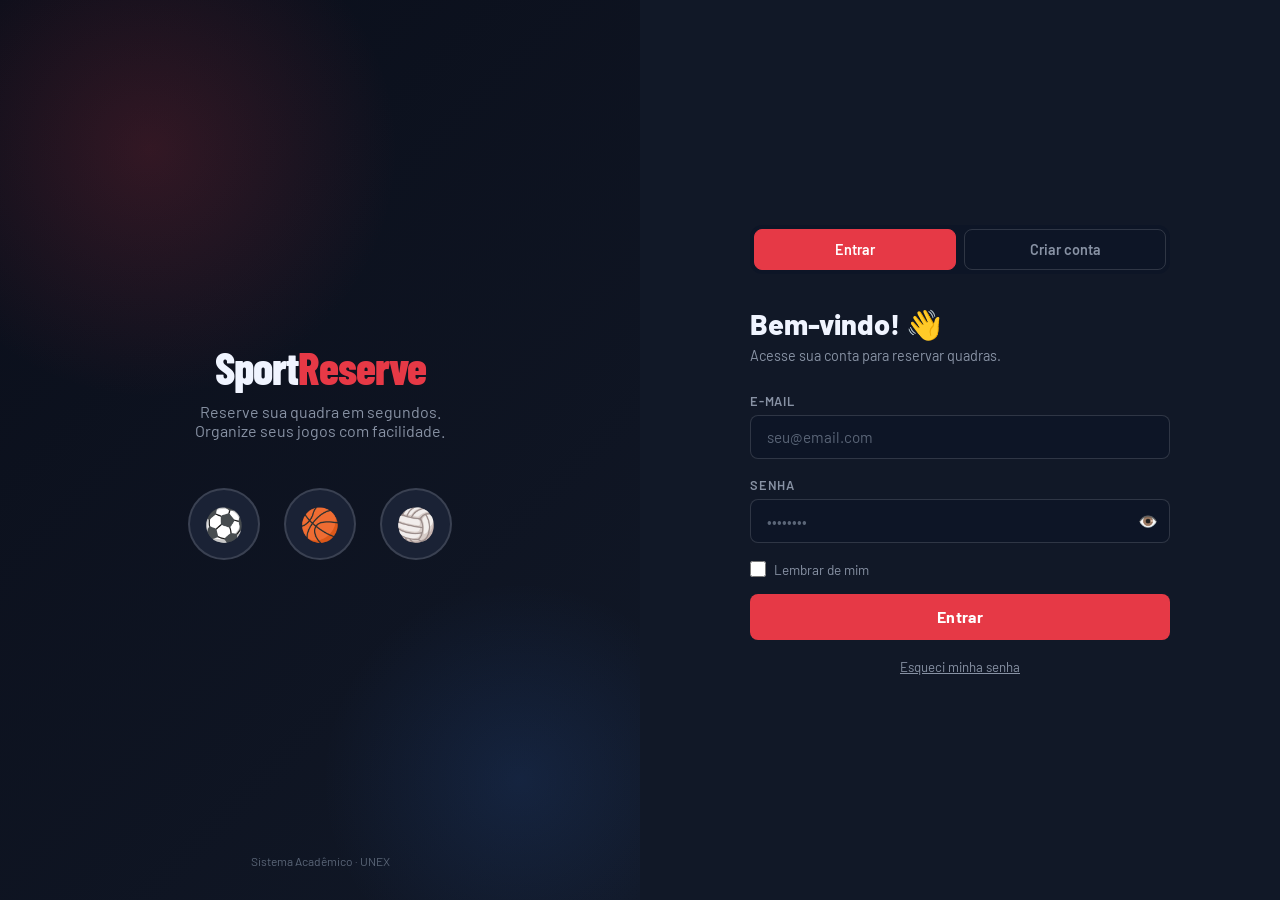
==== commit 9aec1b2b: "Add files via upload" ====
--- a/sportReserve/index.html
+++ b/sportReserve/index.html
@@ -41,9 +41,9 @@
   <div class="modal-box">
     <div class="modal-title">Cancelar reserva?</div>
     <p style="color:var(--text2); font-size:0.9rem;">Esta ação não pode ser desfeita. Deseja realmente cancelar esta reserva?</p>
-    <div class="modal-btns">
-      <button class="btn-secondary" onclick="closeModal('modal-cancel')">Voltar</button>
-      <button class="btn-primary" style="background:var(--red);" onclick="confirmCancel()">Cancelar reserva</button>
+    <div style="display:flex;gap:0.8rem;margin-top:1.5rem;">
+      <button style="background:transparent;color:#f0f4ff;border:1.5px solid rgba(255,255,255,0.25);flex:1;height:44px;padding:0;font-size:0.9rem;font-weight:700;font-family:Barlow,sans-serif;border-radius:8px;cursor:pointer;display:flex;align-items:center;justify-content:center;box-sizing:border-box;" onclick="closeModal('modal-cancel')">Voltar</button>
+      <button style="background:#e63946;color:#fff;border:1.5px solid #e63946;flex:1;height:44px;padding:0;font-size:0.9rem;font-weight:700;font-family:Barlow,sans-serif;border-radius:8px;cursor:pointer;display:flex;align-items:center;justify-content:center;box-sizing:border-box;" onclick="confirmCancel()">Cancelar reserva</button>
     </div>
   </div>
 </div>
@@ -63,9 +63,9 @@
       <input class="form-input" type="password" id="forgot-newpass" placeholder="Mínimo 6 caracteres">
       <div class="form-error" id="err-forgot-newpass">Mínimo 6 caracteres</div>
     </div>
-    <div class="modal-btns">
-      <button class="btn-secondary" onclick="closeModal('modal-forgot')">Cancelar</button>
-      <button class="btn-primary" id="btn-forgot-action" onclick="doForgotPassword()">Verificar e-mail</button>
+    <div style="display:flex;gap:0.8rem;margin-top:1.5rem;">
+      <button style="background:transparent;color:#f0f4ff;border:1.5px solid rgba(255,255,255,0.3);flex:1;height:44px;padding:0;font-size:0.9rem;font-weight:700;font-family:Barlow,sans-serif;border-radius:8px;cursor:pointer;display:flex;align-items:center;justify-content:center;box-sizing:border-box;" onclick="closeModal('modal-forgot')">Cancelar</button>
+      <button style="background:#e63946;color:#fff;border:1.5px solid #e63946;flex:1;height:44px;padding:0;font-size:0.9rem;font-weight:700;font-family:Barlow,sans-serif;border-radius:8px;cursor:pointer;display:flex;align-items:center;justify-content:center;box-sizing:border-box;" id="btn-forgot-action" onclick="doForgotPassword()">Verificar e-mail</button>
     </div>
   </div>
 </div>
@@ -89,9 +89,9 @@
       <input class="form-input" type="password" id="cp-confirm" placeholder="Repita a nova senha">
       <div class="form-error" id="err-cp-confirm">As senhas não coincidem</div>
     </div>
-    <div class="modal-btns">
-      <button class="btn-secondary" onclick="closeModal('modal-change-pass')">Cancelar</button>
-      <button class="btn-primary" onclick="doChangePassword()">Salvar nova senha</button>
+    <div style="display:flex;gap:0.8rem;margin-top:1.5rem;">
+      <button style="background:transparent;color:#f0f4ff;border:1.5px solid rgba(255,255,255,0.3);flex:1;height:44px;padding:0;font-size:0.9rem;font-weight:700;font-family:Barlow,sans-serif;border-radius:8px;cursor:pointer;display:flex;align-items:center;justify-content:center;box-sizing:border-box;" onclick="closeModal('modal-change-pass')">Cancelar</button>
+      <button style="background:#e63946;color:#fff;border:1.5px solid #e63946;flex:1;height:44px;padding:0;font-size:0.9rem;font-weight:700;font-family:Barlow,sans-serif;border-radius:8px;cursor:pointer;display:flex;align-items:center;justify-content:center;box-sizing:border-box;" onclick="doChangePassword()">Salvar nova senha</button>
     </div>
   </div>
 </div>
@@ -133,6 +133,10 @@
           </div>
           <div class="form-error" id="err-login-pass">Senha incorreta</div>
         </div>
+        <div style="display:flex; align-items:center; gap:0.5rem; margin-bottom:0.5rem;">
+          <input type="checkbox" id="remember-me" style="width:16px;height:16px;accent-color:var(--accent);cursor:pointer;">
+          <label for="remember-me" style="font-size:0.85rem;color:var(--text2);cursor:pointer;">Lembrar de mim</label>
+        </div>
         <button class="btn-primary" onclick="doLogin()">Entrar</button>
         <p style="text-align:center; margin-top:1rem;">
           <a href="#" onclick="openForgotPassword()" style="font-size:0.83rem; color:var(--text2); text-decoration:underline;">Esqueci minha senha</a>
@@ -310,6 +314,7 @@
         <div class="filter-tab" onclick="filterHist('Futsal', this)">Futsal</div>
         <div class="filter-tab" onclick="filterHist('Vôlei', this)">Vôlei</div>
         <div class="filter-tab" onclick="filterHist('Basquete', this)">Basquete</div>
+        <div class="filter-tab" onclick="filterHist('cancelada', this)">Canceladas</div>
       </div>
       <div class="card" style="overflow-x:auto;">
         <table class="hist-table">
@@ -442,7 +447,7 @@
       <div class="card" style="margin-top:1.5rem; text-align:center;">
         <div style="font-size:0.9rem; color:var(--text2); margin-bottom:1rem;">Ainda com dúvidas? Entre em contato:</div>
         <div style="font-weight:600;">📧 suporte@sportreserve.unex.edu.br</div>
-        <div style="font-size:0.85rem; color:var(--text3); margin-top:0.3rem;">📞 (79) 3999-1234 · ramal 218</div>
+        <div style="font-size:0.85rem; color:var(--text3); margin-top:0.3rem;">📞 (77) 9999-0000 · ramal 218</div>
       </div>
     </div>
 
--- a/sportReserve/styles.css
+++ b/sportReserve/styles.css
@@ -210,7 +210,7 @@
   padding: 0.7rem 1.4rem;
   background: transparent;
   color: var(--text);
-  border: 1px solid var(--border2);
+  border: 1.5px solid rgba(255,255,255,0.25);
   border-radius: var(--radius-sm);
   font-family: 'Barlow', sans-serif;
   font-size: 0.9rem;
@@ -221,6 +221,7 @@
   align-items: center;
   justify-content: center;
 }
+.btn-secondary:hover { border-color: rgba(255,255,255,0.5); background: rgba(255,255,255,0.05); }
 .btn-secondary:hover { border-color: var(--text2); background: var(--bg-card2); }
 
 .form-error {
@@ -374,7 +375,7 @@
 /* RESERVE CARDS */
 .reserve-grid {
   display: grid;
-  grid-template-columns: repeat(auto-fill, minmax(280px, 1fr));
+  grid-template-columns: repeat(auto-fill, minmax(320px, 1fr));
   gap: 1rem;
 }
 
@@ -775,22 +776,7 @@
   to { opacity: 1; transform: scale(1); }
 }
 .modal-title { font-size: 1.2rem; font-weight: 800; margin-bottom: 1.5rem; }
-.modal-btns {
-  display: flex;
-  gap: 0.8rem;
-  margin-top: 1.5rem;
-  justify-content: flex-end;
-}
-.modal-btns .btn-primary,
-.modal-btns .btn-secondary {
-  width: 148px;
-  height: 42px;
-  padding: 0;
-  font-size: 0.9rem;
-  display: inline-flex;
-  align-items: center;
-  justify-content: center;
-}
+
 
 @media (max-width: 768px) {
   #page-landing { grid-template-columns: 1fr; }
@@ -811,4 +797,28 @@
   align-items: center;
   justify-content: center;
   margin-top: 0;
+}
+
+/* ===== MODAL BUTTONS — tamanho igual garantido ===== */
+.modal-btns {
+  display: flex;
+  gap: 0.8rem;
+  margin-top: 1.5rem;
+}
+.modal-btns > button {
+  flex: 1 1 0 !important;
+  width: 0 !important;
+  min-width: 0 !important;
+  height: 44px !important;
+  padding: 0 8px !important;
+  font-size: 0.9rem !important;
+  font-family: 'Barlow', sans-serif !important;
+  font-weight: 700 !important;
+  border-radius: var(--radius-sm) !important;
+  cursor: pointer !important;
+  display: flex !important;
+  align-items: center !important;
+  justify-content: center !important;
+  transition: var(--transition) !important;
+  box-sizing: border-box !important;
 }
